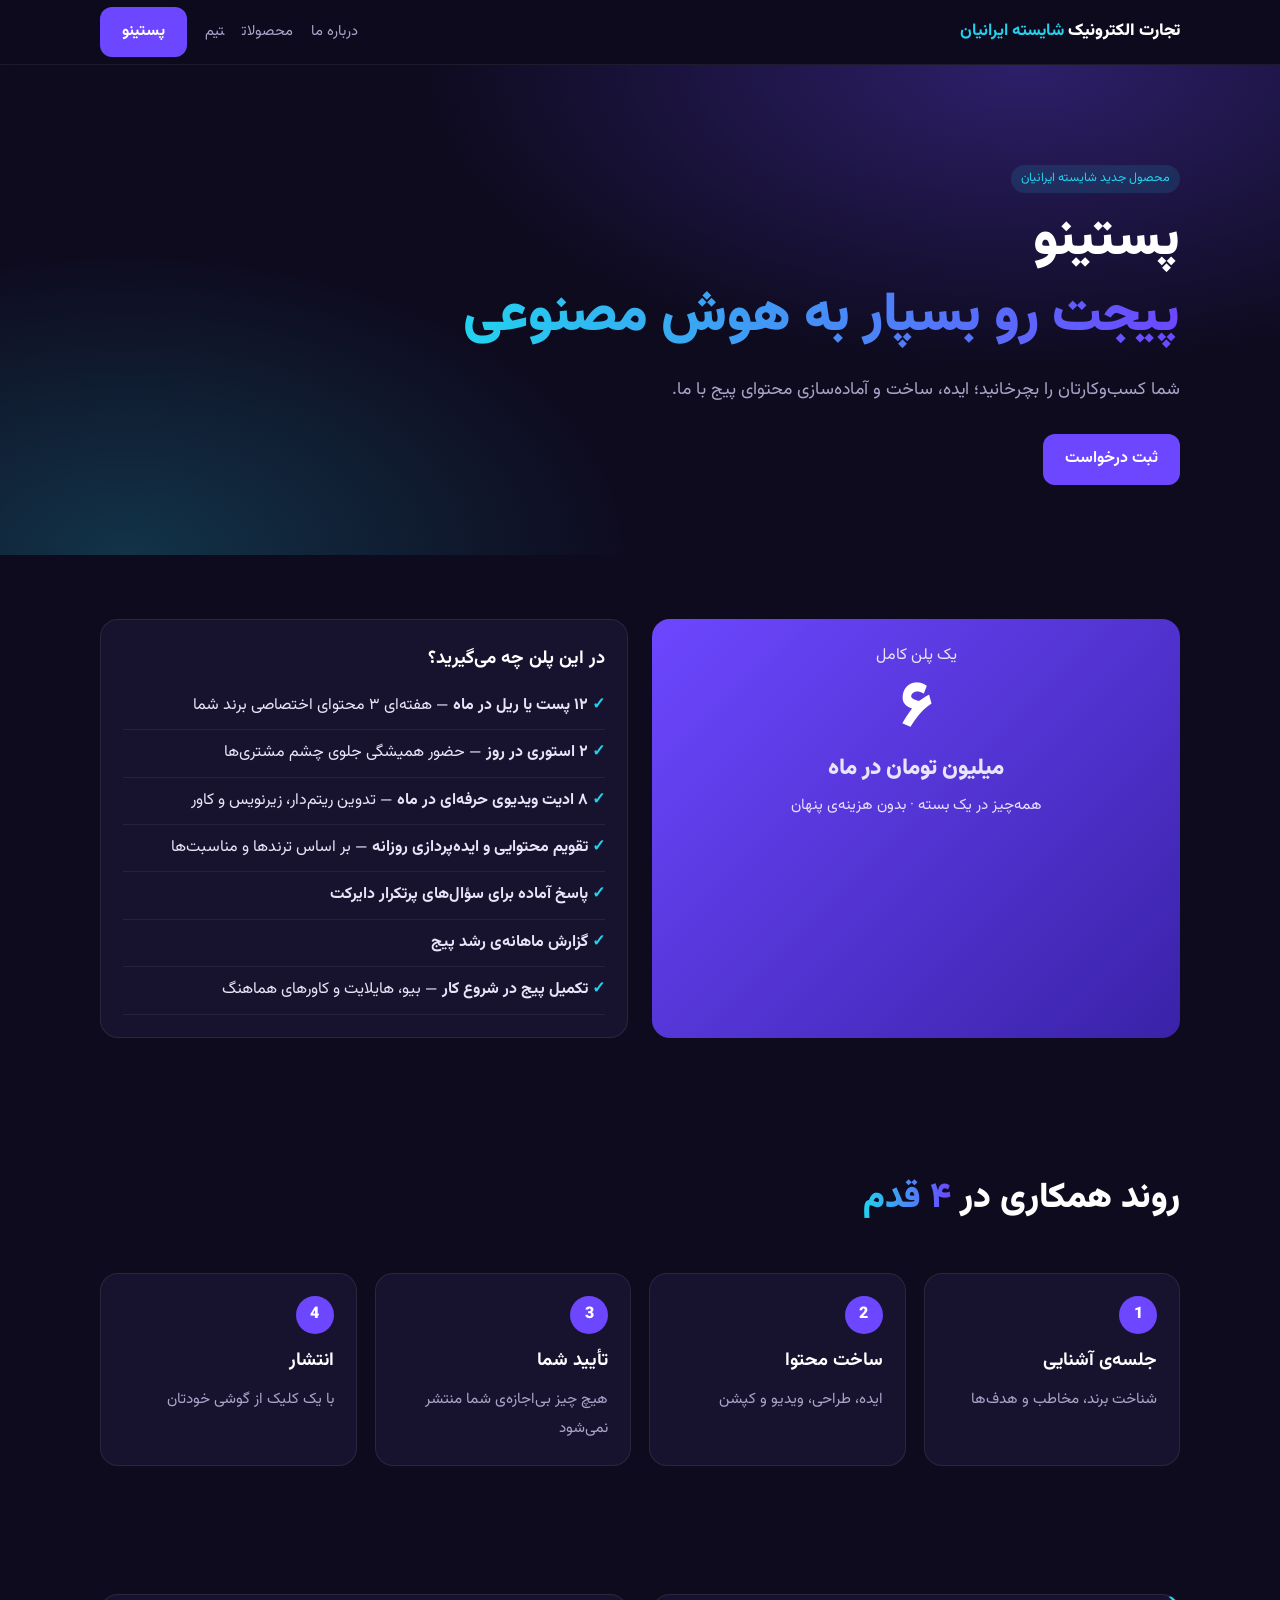
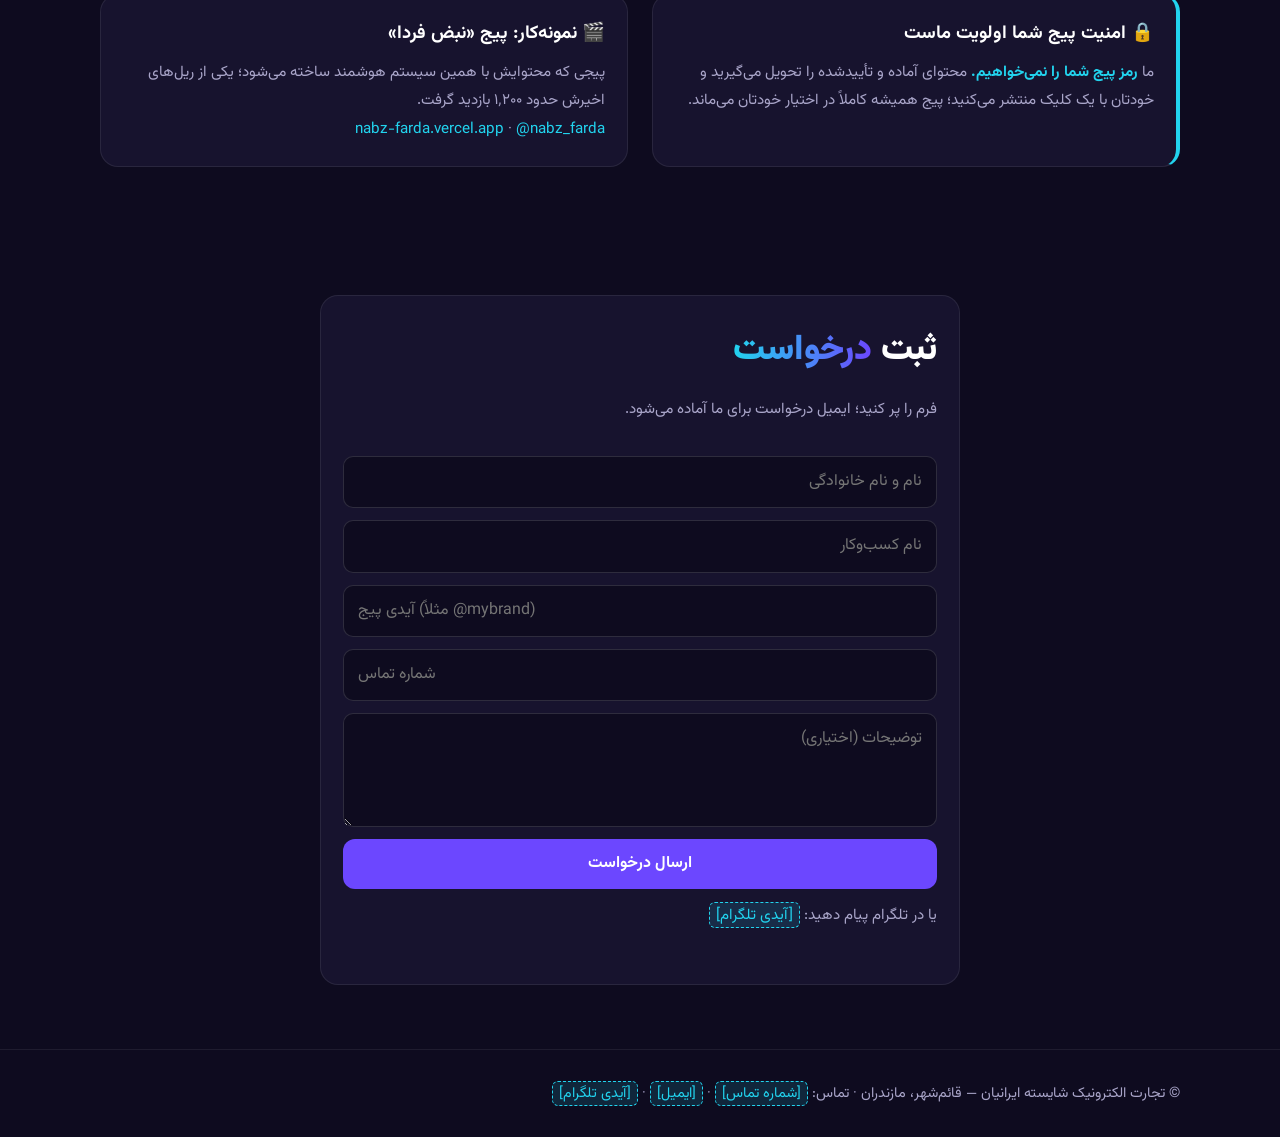
==== postino/index.html @ 5b67173e "Shayesteh Iranian company site + Postino page (By Yasin)" ====
<!doctype html><html lang="fa" dir="rtl"><head><meta charset="utf-8"><meta name="viewport" content="width=device-width,initial-scale=1"><meta name="theme-color" content="#0E0B1F"><link rel="stylesheet" href="/style.css"><title>پستینو | مدیریت هوشمند پیج کسب‌وکار با هوش مصنوعی</title>
<meta name="description" content="پستینو: ۱۲ پست و ریل، ۲ استوری در روز، ۸ ادیت ویدیو و گزارش ماهانه؛ فقط ماهی ۶ میلیون تومان. بدون نیاز به رمز پیج.">
<meta property="og:title" content="پستینو — مدیریت هوشمند پیج"><meta property="og:locale" content="fa_IR"></head><body><header><div class="w"><a class="logo" href="/">تجارت الکترونیک <b>شایسته ایرانیان</b></a><nav><a href="/#about">درباره ما</a><a href="/#products">محصولات</a><a href="/#team">تیم</a><a class="btn" href="/postino/">پستینو</a></nav></div></header>
<div class="hero"><div class="w"><span class="tags"><i>محصول جدید شایسته ایرانیان</i></span><h1>پستینو<br><span>پیجت رو بسپار به هوش مصنوعی</span></h1>
<p class="lead">شما کسب‌وکارتان را بچرخانید؛ ایده، ساخت و آماده‌سازی محتوای پیج با ما.</p><a class="btn" href="#order">ثبت درخواست</a></div></div>
<section><div class="w two"><div class="card feat price"><div>یک پلن کامل</div><div class="num">۶</div><div style="font-size:1.4rem;font-weight:900">میلیون تومان در ماه</div><p>همه‌چیز در یک بسته · بدون هزینه‌ی پنهان</p></div>
<div class="card"><h3>در این پلن چه می‌گیرید؟</h3><ul class="list">
<li><b>۱۲ پست یا ریل در ماه</b> — هفته‌ای ۳ محتوای اختصاصی برند شما</li><li><b>۲ استوری در روز</b> — حضور همیشگی جلوی چشم مشتری‌ها</li><li><b>۸ ادیت ویدیوی حرفه‌ای در ماه</b> — تدوین ریتم‌دار، زیرنویس و کاور</li><li><b>تقویم محتوایی و ایده‌پردازی روزانه</b> — بر اساس ترندها و مناسبت‌ها</li><li><b>پاسخ آماده برای سؤال‌های پرتکرار دایرکت</b></li><li><b>گزارش ماهانه‌ی رشد پیج</b></li><li><b>تکمیل پیج در شروع کار</b> — بیو، هایلایت و کاورهای هماهنگ</li></ul></div></div></section>
<section><div class="w"><h2>روند همکاری در <span>۴ قدم</span></h2><br><div class="g steps">
<div class="card"><h3>جلسه‌ی آشنایی</h3><p>شناخت برند، مخاطب و هدف‌ها</p></div><div class="card"><h3>ساخت محتوا</h3><p>ایده، طراحی، ویدیو و کپشن</p></div><div class="card"><h3>تأیید شما</h3><p>هیچ چیز بی‌اجازه‌ی شما منتشر نمی‌شود</p></div><div class="card"><h3>انتشار</h3><p>با یک کلیک از گوشی خودتان</p></div></div></div></section>
<section><div class="w two"><div class="card sec"><h3>🔒 امنیت پیج شما اولویت ماست</h3><p>ما <b style="color:var(--c)">رمز پیج شما را نمی‌خواهیم.</b> محتوای آماده و تأییدشده را تحویل می‌گیرید و خودتان با یک کلیک منتشر می‌کنید؛ پیج همیشه کاملاً در اختیار خودتان می‌ماند.</p></div>
<div class="card"><h3>🎬 نمونه‌کار: پیج «نبض فردا»</h3><p>پیجی که محتوایش با همین سیستم هوشمند ساخته می‌شود؛ یکی از ریل‌های اخیرش حدود ۱٬۲۰۰ بازدید گرفت.</p><p><a href="https://www.instagram.com/nabz_farda/" dir="ltr">@nabz_farda</a> · <a href="https://nabz-farda.vercel.app">nabz-farda.vercel.app</a></p></div></div></section>
<section id="order"><div class="w"><div class="card" style="max-width:640px;margin:auto"><h2>ثبت <span>درخواست</span></h2><p class="sub">فرم را پر کنید؛ ایمیل درخواست برای ما آماده می‌شود.</p>
<form id="f"><input name="name" placeholder="نام و نام خانوادگی" required><input name="biz" placeholder="نام کسب‌وکار" required><input name="page" placeholder="آیدی پیج (مثلاً @mybrand)" dir="ltr" required><input name="phone" placeholder="شماره تماس" dir="ltr" required><textarea name="note" rows="3" placeholder="توضیحات (اختیاری)"></textarea><button class="btn">ارسال درخواست</button></form>
<p class="sub" style="margin-top:12px">یا در تلگرام پیام دهید: <span class="ph">[آیدی تلگرام]</span></p></div></div></section>
<footer><div class="w">© تجارت الکترونیک شایسته ایرانیان — قائم‌شهر، مازندران · تماس: <span class="ph">[شماره تماس]</span> · <span class="ph">[ایمیل]</span> · <span class="ph">[آیدی تلگرام]</span></div></footer>
<script>const TO="REPLACE_EMAIL@example.com";document.getElementById('f').onsubmit=e=>{e.preventDefault();const d=new FormData(e.target);let b="";for(const[k,v]of d)b+=k+": "+v+"\n";location.href="mailto:"+TO+"?subject="+encodeURIComponent("درخواست پستینو - "+d.get('biz'))+"&body="+encodeURIComponent(b)}</script></body></html>
---- style.css ----
@font-face{font-family:Vazirmatn;src:url(/fonts/Vazirmatn-Regular.ttf);font-weight:400;font-display:swap}
@font-face{font-family:Vazirmatn;src:url(/fonts/Vazirmatn-Bold.ttf);font-weight:700;font-display:swap}
@font-face{font-family:Vazirmatn;src:url(/fonts/Vazirmatn-Black.ttf);font-weight:900;font-display:swap}
:root{--n:#0E0B1F;--n2:#17132e;--v:#6C47FF;--c:#22D3EE;--t:#E7E5F7;--m:#a9a5c9}
*{box-sizing:border-box;margin:0;padding:0}
body{font-family:Vazirmatn,sans-serif;background:var(--n);color:var(--t);line-height:1.9}
a{color:var(--c);text-decoration:none}
.w{max-width:1120px;margin:auto;padding:0 20px}
header{position:sticky;top:0;z-index:9;background:#0E0B1Fe6;backdrop-filter:blur(10px);border-bottom:1px solid #ffffff12}
header .w{display:flex;align-items:center;justify-content:space-between;height:64px;gap:12px}
.logo{font-weight:900;color:#fff;font-size:1.05rem}.logo b{color:var(--c)}
nav a{color:var(--m);margin-inline-start:18px;font-size:.92rem}nav a:hover{color:#fff}
@media(max-width:700px){nav a:not(.btn){display:none}}
.btn{display:inline-block;background:var(--v);color:#fff;padding:10px 22px;border-radius:12px;font-weight:700;border:0;cursor:pointer;font:inherit;font-weight:700}
.btn.o{background:transparent;border:1.5px solid var(--c);color:var(--c)}
.hero{padding:90px 0 70px;background:radial-gradient(600px 300px at 80% 0,#6C47FF55,transparent),radial-gradient(500px 300px at 10% 100%,#22D3EE33,transparent)}
h1{font-size:clamp(2rem,6vw,3.4rem);font-weight:900;line-height:1.4;color:#fff}
h1 span,h2 span{background:linear-gradient(90deg,var(--c),var(--v));-webkit-background-clip:text;color:transparent}
.lead{color:var(--m);font-size:1.1rem;max-width:680px;margin:18px 0 28px}
section{padding:64px 0}h2{font-size:clamp(1.5rem,4vw,2.2rem);font-weight:900;color:#fff;margin-bottom:10px}
.sub{color:var(--m);margin-bottom:32px}
.g{display:grid;gap:18px;grid-template-columns:repeat(auto-fit,minmax(240px,1fr))}
.card{background:var(--n2);border:1px solid #ffffff14;border-radius:18px;padding:22px}
.card h3{color:#fff;font-size:1.15rem;margin-bottom:6px}.card p{color:var(--m);font-size:.95rem}
.ic{width:46px;height:46px;border-radius:12px;display:grid;place-items:center;background:#6C47FF33;font-size:1.4rem;margin-bottom:12px}
.prod{padding:0;overflow:hidden}.prod img{width:100%;aspect-ratio:16/9;object-fit:cover;object-position:top;display:block;border-bottom:1px solid #ffffff14}
.prod .b{padding:22px}.tags{display:flex;flex-wrap:wrap;gap:6px;margin:10px 0}.tags i{font-style:normal;font-size:.78rem;background:#22D3EE1f;color:var(--c);padding:2px 10px;border-radius:99px}
.feat{background:linear-gradient(135deg,#6C47FF,#3a22a8);border:0}.feat p{color:#e6e0ff}
.team .card{text-align:center}.av{width:64px;height:64px;border-radius:50%;margin:0 auto 10px;display:grid;place-items:center;font-weight:900;font-size:1.4rem;background:linear-gradient(135deg,var(--v),var(--c));color:#fff}
.role{color:var(--c);font-size:.9rem}.gh{direction:ltr;display:inline-block;font-size:.85rem;margin-top:6px}
footer{border-top:1px solid #ffffff12;padding:30px 0;color:var(--m);font-size:.9rem}
.ph{background:#22D3EE22;border:1px dashed var(--c);color:var(--c);padding:0 6px;border-radius:6px}
.price{text-align:center}.price .num{font-size:4rem;font-weight:900;color:#fff;line-height:1.2}
.list{list-style:none}.list li{padding:8px 0;border-bottom:1px solid #ffffff10}.list li:before{content:"✓ ";color:var(--c);font-weight:900}
.steps{counter-reset:s}.steps .card:before{counter-increment:s;content:counter(s);display:grid;place-items:center;width:38px;height:38px;border-radius:50%;background:var(--v);color:#fff;font-weight:900;margin-bottom:10px}
.sec{border-inline-start:4px solid var(--c)}
form{display:grid;gap:12px}input,textarea,select{font:inherit;background:var(--n);color:#fff;border:1px solid #ffffff22;border-radius:10px;padding:10px 14px}
.two{display:grid;gap:24px;grid-template-columns:1fr}@media(min-width:860px){.two{grid-template-columns:1fr 1fr}}
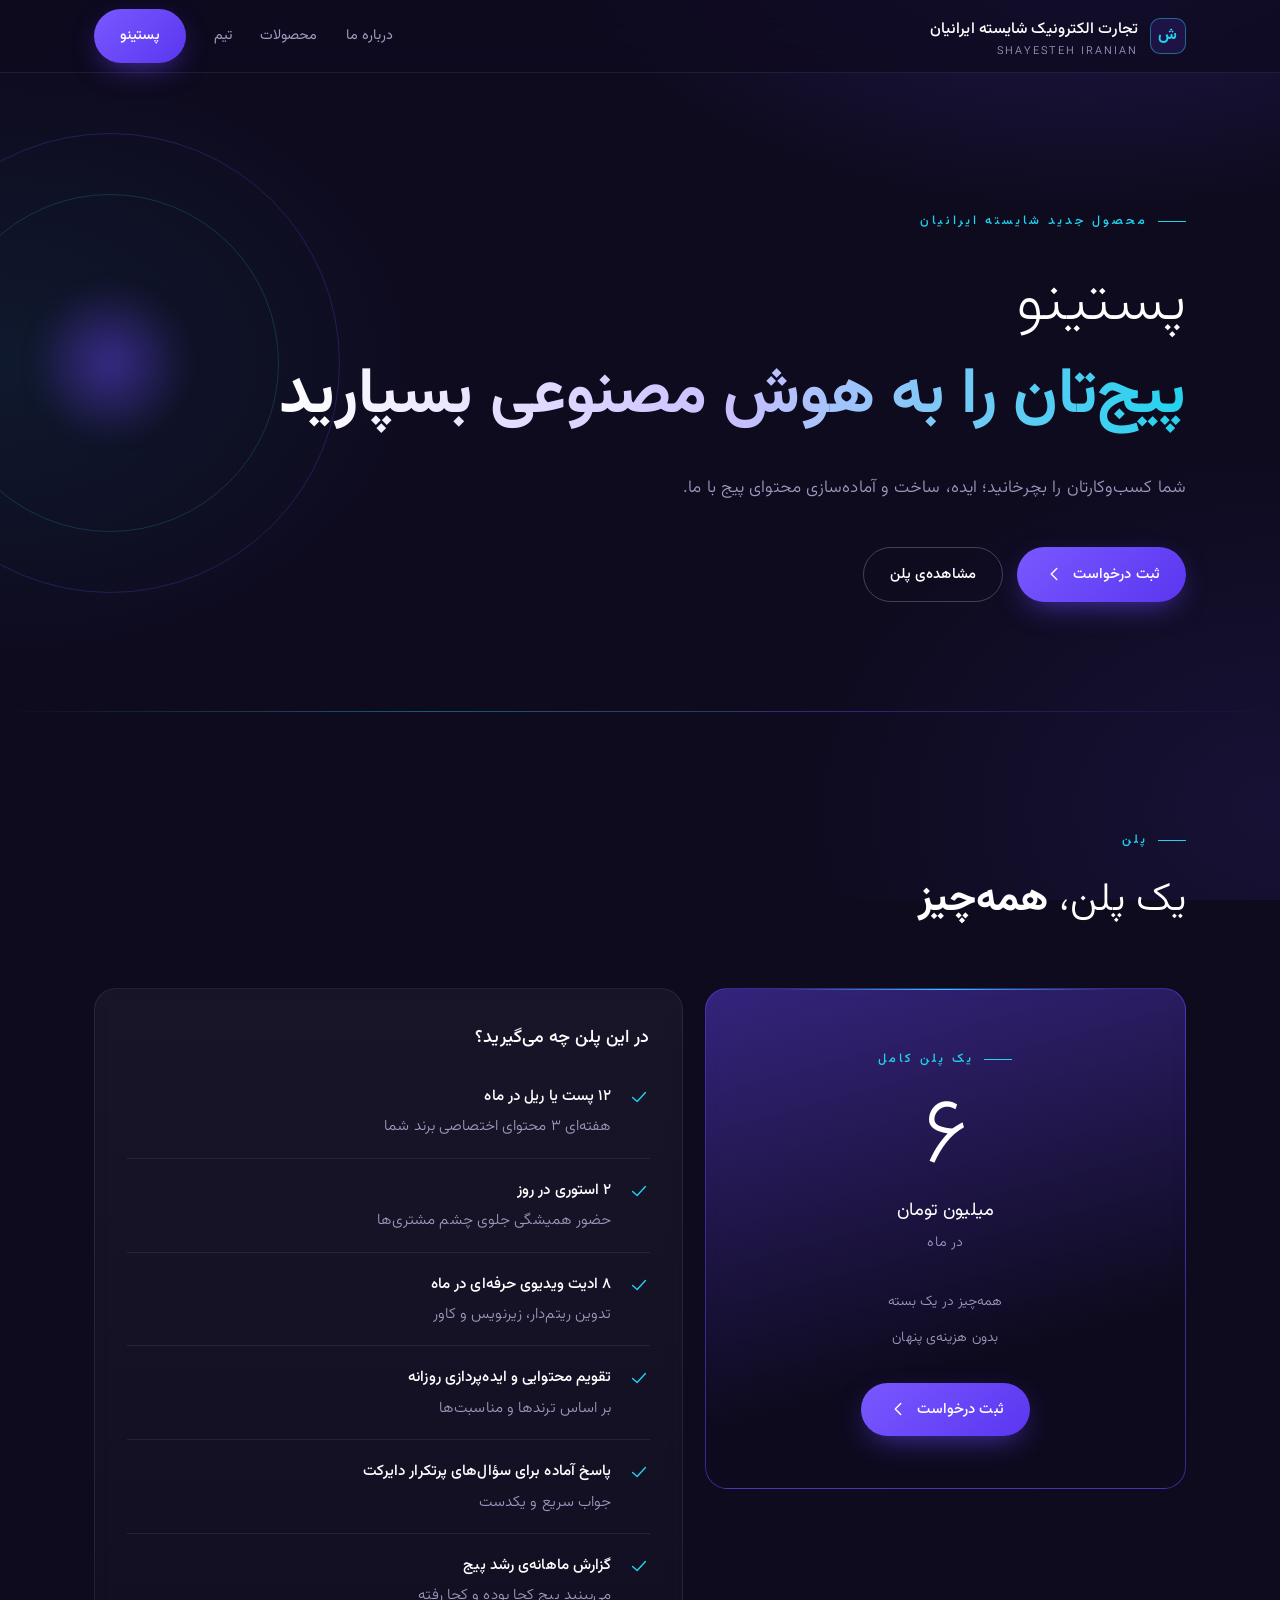
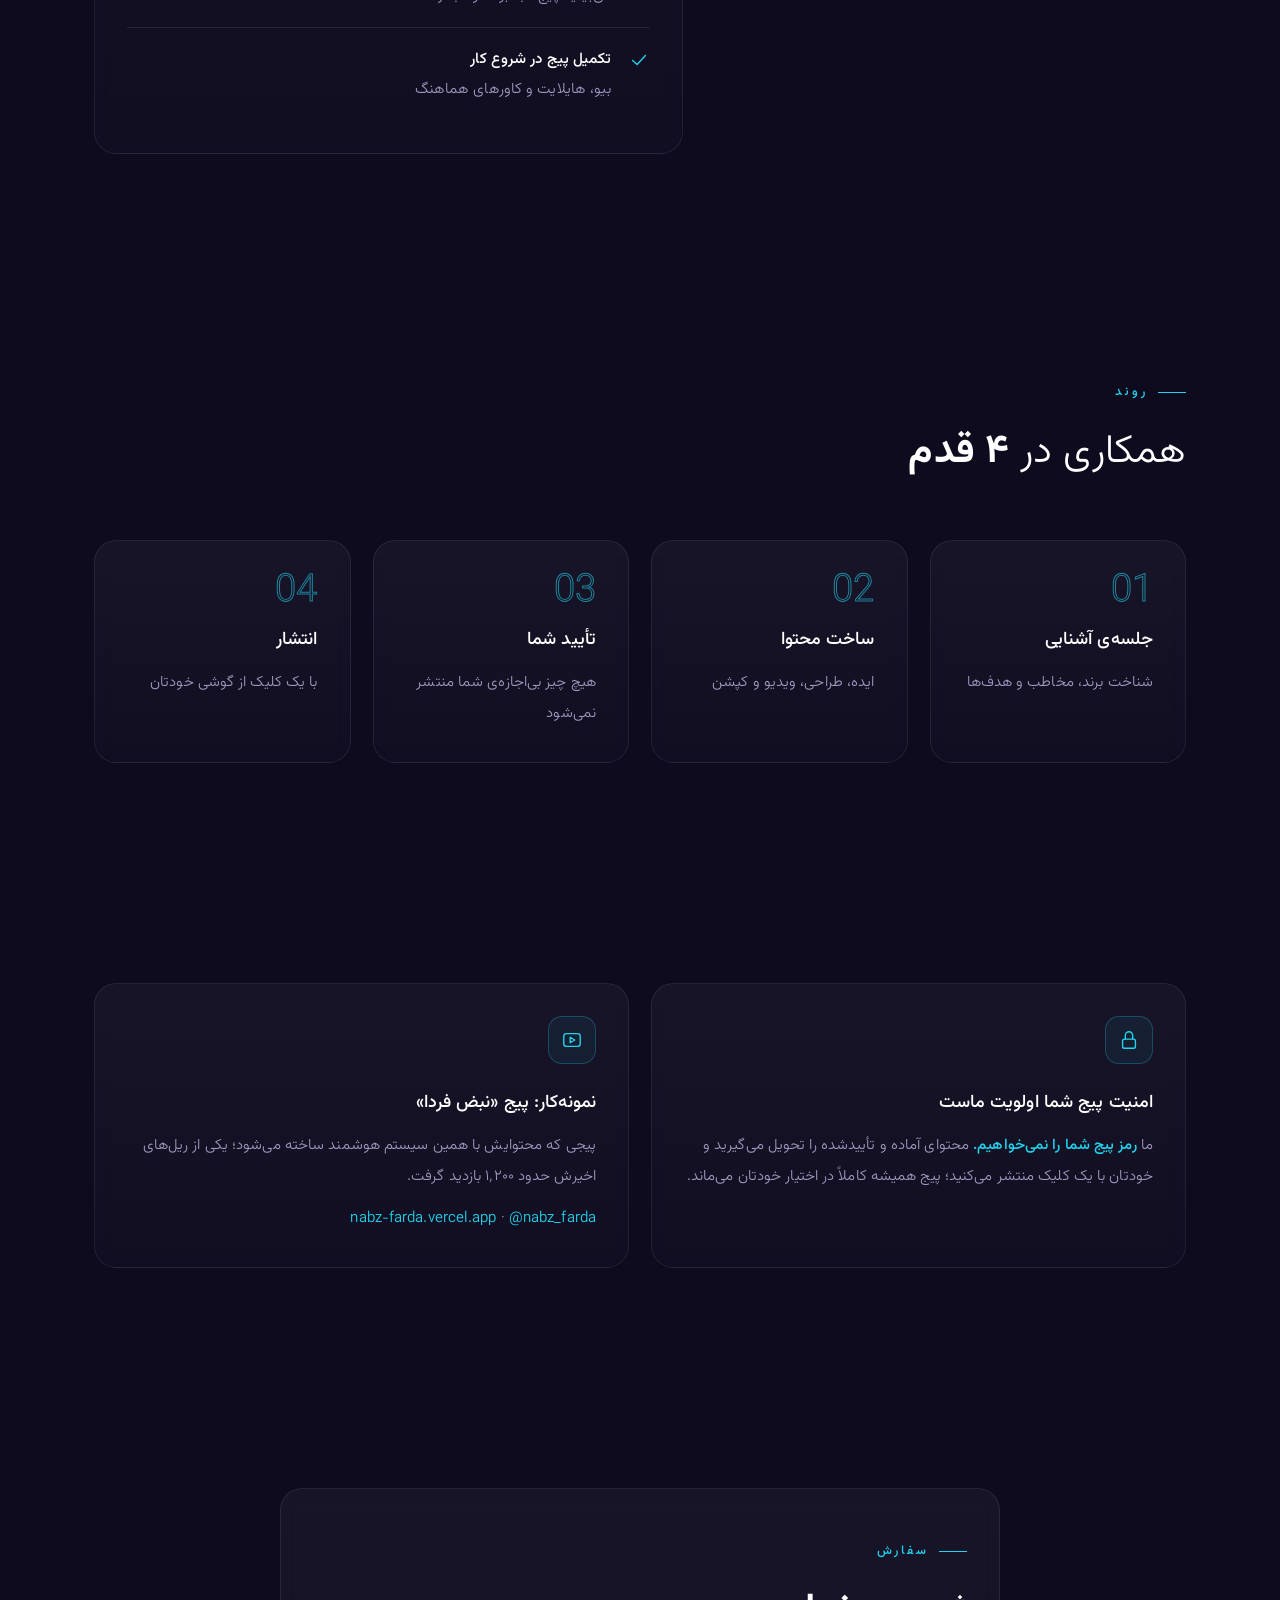
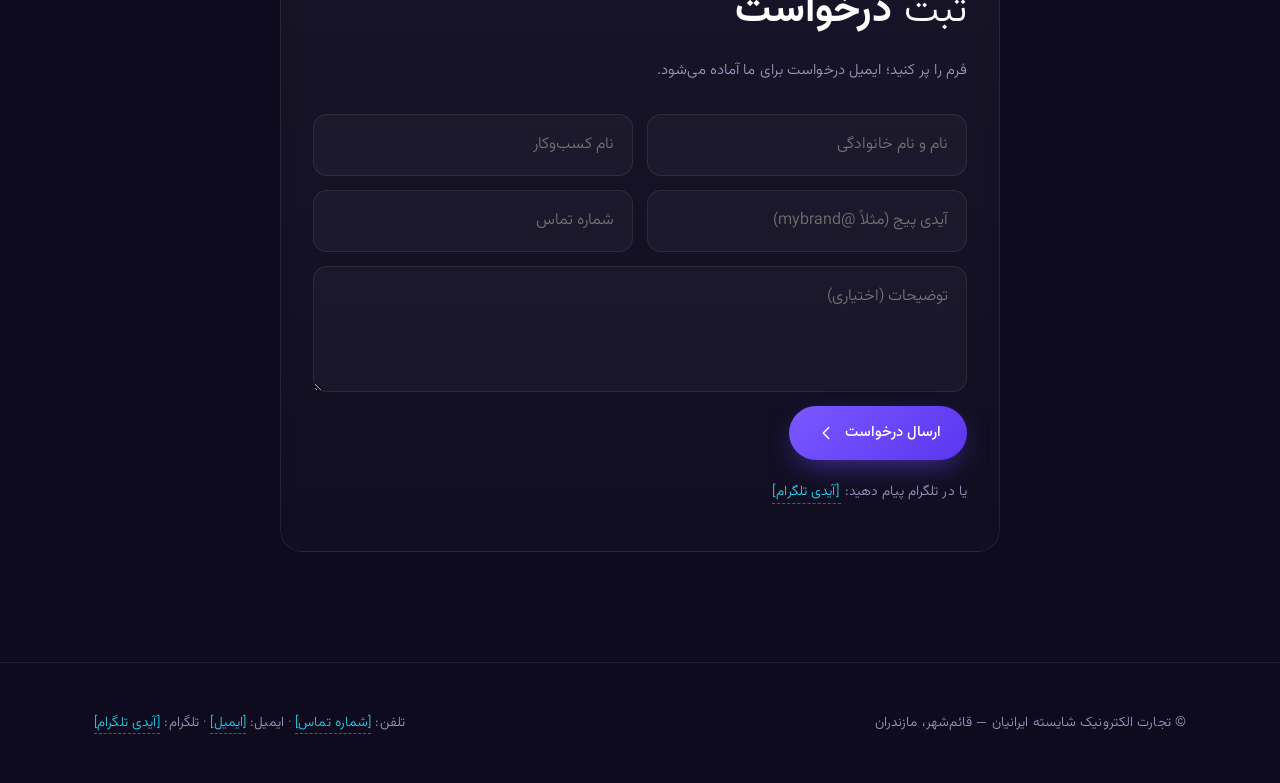
==== commit 4878456b: "Elegant redesign; add CEO Milad Lotfi to team (By Yasin)" ====
--- a/postino/index.html
+++ b/postino/index.html
@@ -1,17 +1,13 @@
-<!doctype html><html lang="fa" dir="rtl"><head><meta charset="utf-8"><meta name="viewport" content="width=device-width,initial-scale=1"><meta name="theme-color" content="#0E0B1F"><link rel="stylesheet" href="/style.css"><title>پستینو | مدیریت هوشمند پیج کسب‌وکار با هوش مصنوعی</title>
-<meta name="description" content="پستینو: ۱۲ پست و ریل، ۲ استوری در روز، ۸ ادیت ویدیو و گزارش ماهانه؛ فقط ماهی ۶ میلیون تومان. بدون نیاز به رمز پیج.">
-<meta property="og:title" content="پستینو — مدیریت هوشمند پیج"><meta property="og:locale" content="fa_IR"></head><body><header><div class="w"><a class="logo" href="/">تجارت الکترونیک <b>شایسته ایرانیان</b></a><nav><a href="/#about">درباره ما</a><a href="/#products">محصولات</a><a href="/#team">تیم</a><a class="btn" href="/postino/">پستینو</a></nav></div></header>
-<div class="hero"><div class="w"><span class="tags"><i>محصول جدید شایسته ایرانیان</i></span><h1>پستینو<br><span>پیجت رو بسپار به هوش مصنوعی</span></h1>
-<p class="lead">شما کسب‌وکارتان را بچرخانید؛ ایده، ساخت و آماده‌سازی محتوای پیج با ما.</p><a class="btn" href="#order">ثبت درخواست</a></div></div>
-<section><div class="w two"><div class="card feat price"><div>یک پلن کامل</div><div class="num">۶</div><div style="font-size:1.4rem;font-weight:900">میلیون تومان در ماه</div><p>همه‌چیز در یک بسته · بدون هزینه‌ی پنهان</p></div>
-<div class="card"><h3>در این پلن چه می‌گیرید؟</h3><ul class="list">
-<li><b>۱۲ پست یا ریل در ماه</b> — هفته‌ای ۳ محتوای اختصاصی برند شما</li><li><b>۲ استوری در روز</b> — حضور همیشگی جلوی چشم مشتری‌ها</li><li><b>۸ ادیت ویدیوی حرفه‌ای در ماه</b> — تدوین ریتم‌دار، زیرنویس و کاور</li><li><b>تقویم محتوایی و ایده‌پردازی روزانه</b> — بر اساس ترندها و مناسبت‌ها</li><li><b>پاسخ آماده برای سؤال‌های پرتکرار دایرکت</b></li><li><b>گزارش ماهانه‌ی رشد پیج</b></li><li><b>تکمیل پیج در شروع کار</b> — بیو، هایلایت و کاورهای هماهنگ</li></ul></div></div></section>
-<section><div class="w"><h2>روند همکاری در <span>۴ قدم</span></h2><br><div class="g steps">
-<div class="card"><h3>جلسه‌ی آشنایی</h3><p>شناخت برند، مخاطب و هدف‌ها</p></div><div class="card"><h3>ساخت محتوا</h3><p>ایده، طراحی، ویدیو و کپشن</p></div><div class="card"><h3>تأیید شما</h3><p>هیچ چیز بی‌اجازه‌ی شما منتشر نمی‌شود</p></div><div class="card"><h3>انتشار</h3><p>با یک کلیک از گوشی خودتان</p></div></div></div></section>
-<section><div class="w two"><div class="card sec"><h3>🔒 امنیت پیج شما اولویت ماست</h3><p>ما <b style="color:var(--c)">رمز پیج شما را نمی‌خواهیم.</b> محتوای آماده و تأییدشده را تحویل می‌گیرید و خودتان با یک کلیک منتشر می‌کنید؛ پیج همیشه کاملاً در اختیار خودتان می‌ماند.</p></div>
-<div class="card"><h3>🎬 نمونه‌کار: پیج «نبض فردا»</h3><p>پیجی که محتوایش با همین سیستم هوشمند ساخته می‌شود؛ یکی از ریل‌های اخیرش حدود ۱٬۲۰۰ بازدید گرفت.</p><p><a href="https://www.instagram.com/nabz_farda/" dir="ltr">@nabz_farda</a> · <a href="https://nabz-farda.vercel.app">nabz-farda.vercel.app</a></p></div></div></section>
-<section id="order"><div class="w"><div class="card" style="max-width:640px;margin:auto"><h2>ثبت <span>درخواست</span></h2><p class="sub">فرم را پر کنید؛ ایمیل درخواست برای ما آماده می‌شود.</p>
-<form id="f"><input name="name" placeholder="نام و نام خانوادگی" required><input name="biz" placeholder="نام کسب‌وکار" required><input name="page" placeholder="آیدی پیج (مثلاً @mybrand)" dir="ltr" required><input name="phone" placeholder="شماره تماس" dir="ltr" required><textarea name="note" rows="3" placeholder="توضیحات (اختیاری)"></textarea><button class="btn">ارسال درخواست</button></form>
-<p class="sub" style="margin-top:12px">یا در تلگرام پیام دهید: <span class="ph">[آیدی تلگرام]</span></p></div></div></section>
-<footer><div class="w">© تجارت الکترونیک شایسته ایرانیان — قائم‌شهر، مازندران · تماس: <span class="ph">[شماره تماس]</span> · <span class="ph">[ایمیل]</span> · <span class="ph">[آیدی تلگرام]</span></div></footer>
-<script>const TO="REPLACE_EMAIL@example.com";document.getElementById('f').onsubmit=e=>{e.preventDefault();const d=new FormData(e.target);let b="";for(const[k,v]of d)b+=k+": "+v+"\n";location.href="mailto:"+TO+"?subject="+encodeURIComponent("درخواست پستینو - "+d.get('biz'))+"&body="+encodeURIComponent(b)}</script></body></html>
+<!doctype html><html lang="fa" dir="rtl"><head><meta charset="utf-8"><meta name="viewport" content="width=device-width,initial-scale=1"><meta name="theme-color" content="#0E0B1F"><link rel="preload" href="/fonts/Vazirmatn-Light.ttf" as="font" crossorigin><link rel="stylesheet" href="/style.css"><title>پستینو | مدیریت هوشمند پیج کسب‌وکار با هوش مصنوعی</title><meta name="description" content="پستینو: ۱۲ پست و ریل، ۲ استوری در روز، ۸ ادیت ویدیو و گزارش ماهانه؛ ماهی ۶ میلیون تومان. بدون نیاز به رمز پیج."><meta property="og:title" content="پستینو | مدیریت هوشمند پیج کسب‌وکار با هوش مصنوعی"><meta property="og:description" content="پستینو: ۱۲ پست و ریل، ۲ استوری در روز، ۸ ادیت ویدیو و گزارش ماهانه؛ ماهی ۶ میلیون تومان. بدون نیاز به رمز پیج."><meta property="og:locale" content="fa_IR"><meta property="og:type" content="website"></head><body><header><div class="w"><a class="logo" href="/"><span class="mark">ش</span><span>تجارت الکترونیک شایسته ایرانیان<small>SHAYESTEH IRANIAN</small></span></a><nav><a href="/#about">درباره ما</a><a href="/#products">محصولات</a><a href="/#team">تیم</a><a class="btn" href="/postino/">پستینو</a></nav></div></header><div class="hero"><div class="orb"></div><div class="w rv"><span class="eyebrow">محصول جدید شایسته ایرانیان</span><h1>پستینو<br><b>پیج‌تان را به هوش مصنوعی بسپارید</b></h1>
+<p class="lead">شما کسب‌وکارتان را بچرخانید؛ ایده، ساخت و آماده‌سازی محتوای پیج با ما.</p><div class="cta"><a class="btn" href="#order">ثبت درخواست <svg class="i" viewBox="0 0 24 24"><path d="M15 6l-6 6 6 6"/></svg></a><a class="btn o" href="#plan">مشاهده‌ی پلن</a></div></div></div>
+<section id="plan"><div class="w"><div class="head rv"><span class="eyebrow">پلن</span><h2>یک پلن، <b>همه‌چیز</b></h2></div><div class="two">
+<div class="card price rv"><span class="eyebrow">یک پلن کامل</span><div class="num">۶</div><div class="u">میلیون تومان</div><div class="per">در ماه</div><ul><li>همه‌چیز در یک بسته</li><li>بدون هزینه‌ی پنهان</li></ul><a class="btn" href="#order">ثبت درخواست <svg class="i" viewBox="0 0 24 24"><path d="M15 6l-6 6 6 6"/></svg></a></div>
+<div class="card rv"><h3>در این پلن چه می‌گیرید؟</h3><ul class="list"><li><svg class="i" viewBox="0 0 24 24"><path d="M5 12.5 10 17 19 7"/></svg><span><b>۱۲ پست یا ریل در ماه</b>هفته‌ای ۳ محتوای اختصاصی برند شما</span></li><li><svg class="i" viewBox="0 0 24 24"><path d="M5 12.5 10 17 19 7"/></svg><span><b>۲ استوری در روز</b>حضور همیشگی جلوی چشم مشتری‌ها</span></li><li><svg class="i" viewBox="0 0 24 24"><path d="M5 12.5 10 17 19 7"/></svg><span><b>۸ ادیت ویدیوی حرفه‌ای در ماه</b>تدوین ریتم‌دار، زیرنویس و کاور</span></li><li><svg class="i" viewBox="0 0 24 24"><path d="M5 12.5 10 17 19 7"/></svg><span><b>تقویم محتوایی و ایده‌پردازی روزانه</b>بر اساس ترندها و مناسبت‌ها</span></li><li><svg class="i" viewBox="0 0 24 24"><path d="M5 12.5 10 17 19 7"/></svg><span><b>پاسخ آماده برای سؤال‌های پرتکرار دایرکت</b>جواب سریع و یکدست</span></li><li><svg class="i" viewBox="0 0 24 24"><path d="M5 12.5 10 17 19 7"/></svg><span><b>گزارش ماهانه‌ی رشد پیج</b>می‌بینید پیج کجا بوده و کجا رفته</span></li><li><svg class="i" viewBox="0 0 24 24"><path d="M5 12.5 10 17 19 7"/></svg><span><b>تکمیل پیج در شروع کار</b>بیو، هایلایت و کاورهای هماهنگ</span></li></ul></div></div></div></section>
+<section><div class="w"><div class="head rv"><span class="eyebrow">روند</span><h2>همکاری در <b>۴ قدم</b></h2></div><div class="g steps">
+<div class="card rv"><h3>جلسه‌ی آشنایی</h3><p>شناخت برند، مخاطب و هدف‌ها</p></div><div class="card rv"><h3>ساخت محتوا</h3><p>ایده، طراحی، ویدیو و کپشن</p></div><div class="card rv"><h3>تأیید شما</h3><p>هیچ چیز بی‌اجازه‌ی شما منتشر نمی‌شود</p></div><div class="card rv"><h3>انتشار</h3><p>با یک کلیک از گوشی خودتان</p></div></div></div></section>
+<section><div class="w g">
+<div class="card rv"><div class="ic"><svg class="i" viewBox="0 0 24 24"><rect x="5" y="11" width="14" height="10" rx="2"/><path d="M8 11V7a4 4 0 0 1 8 0v4"/></svg></div><h3>امنیت پیج شما اولویت ماست</h3><p>ما <b style="color:var(--c);font-weight:500">رمز پیج شما را نمی‌خواهیم.</b> محتوای آماده و تأییدشده را تحویل می‌گیرید و خودتان با یک کلیک منتشر می‌کنید؛ پیج همیشه کاملاً در اختیار خودتان می‌ماند.</p></div>
+<div class="card rv"><div class="ic"><svg class="i" viewBox="0 0 24 24"><rect x="3" y="5" width="18" height="14" rx="3"/><path d="m10 9 5 3-5 3z"/></svg></div><h3>نمونه‌کار: پیج «نبض فردا»</h3><p>پیجی که محتوایش با همین سیستم هوشمند ساخته می‌شود؛ یکی از ریل‌های اخیرش حدود ۱٬۲۰۰ بازدید گرفت.</p><p style="margin-top:10px"><a href="https://www.instagram.com/nabz_farda/" dir="ltr">@nabz_farda</a> · <a href="https://nabz-farda.vercel.app">nabz-farda.vercel.app</a></p></div></div></section>
+<section id="order"><div class="w"><div class="card rv" style="max-width:720px;margin:auto;padding:44px 32px"><span class="eyebrow">سفارش</span><h2>ثبت <b>درخواست</b></h2><p class="sub" style="margin-bottom:28px">فرم را پر کنید؛ ایمیل درخواست برای ما آماده می‌شود.</p>
+<form id="f"><div class="fr"><input name="name" placeholder="نام و نام خانوادگی" required><input name="biz" placeholder="نام کسب‌وکار" required></div><div class="fr"><input name="page" placeholder="آیدی پیج (مثلاً @mybrand)" required><input name="phone" placeholder="شماره تماس" required></div><textarea name="note" rows="3" placeholder="توضیحات (اختیاری)"></textarea><button class="btn" style="justify-self:start">ارسال درخواست <svg class="i" viewBox="0 0 24 24"><path d="M15 6l-6 6 6 6"/></svg></button></form>
+<p class="sub" style="margin-top:18px;font-size:.88rem">یا در تلگرام پیام دهید: <span class="ph">[آیدی تلگرام]</span></p></div></div></section><footer><div class="w"><span>© تجارت الکترونیک شایسته ایرانیان — قائم‌شهر، مازندران</span><span>تلفن: <span class="ph">[شماره تماس]</span> · ایمیل: <span class="ph">[ایمیل]</span> · تلگرام: <span class="ph">[آیدی تلگرام]</span></span></div></footer><script>const o=new IntersectionObserver(e=>e.forEach(x=>{if(x.isIntersecting){x.target.classList.add("in");o.unobserve(x.target)}}),{threshold:.12});document.querySelectorAll(".rv").forEach((el,i)=>{el.style.transitionDelay=(i%4)*90+"ms";o.observe(el)})</script><script>const TO="REPLACE_EMAIL@example.com";document.getElementById("f").onsubmit=e=>{e.preventDefault();const d=new FormData(e.target);let b="";for(const[k,v]of d)b+=k+": "+v+"\n";location.href="mailto:"+TO+"?subject="+encodeURIComponent("درخواست پستینو - "+d.get("biz"))+"&body="+encodeURIComponent(b)}</script></body></html>
--- a/style.css
+++ b/style.css
@@ -1,38 +1,77 @@
-@font-face{font-family:Vazirmatn;src:url(/fonts/Vazirmatn-Regular.ttf);font-weight:400;font-display:swap}
-@font-face{font-family:Vazirmatn;src:url(/fonts/Vazirmatn-Bold.ttf);font-weight:700;font-display:swap}
-@font-face{font-family:Vazirmatn;src:url(/fonts/Vazirmatn-Black.ttf);font-weight:900;font-display:swap}
-:root{--n:#0E0B1F;--n2:#17132e;--v:#6C47FF;--c:#22D3EE;--t:#E7E5F7;--m:#a9a5c9}
+@font-face{font-family:Vz;src:url(/fonts/Vazirmatn-ExtraLight.ttf);font-weight:200;font-display:swap}
+@font-face{font-family:Vz;src:url(/fonts/Vazirmatn-Light.ttf);font-weight:300;font-display:swap}
+@font-face{font-family:Vz;src:url(/fonts/Vazirmatn-Regular.ttf);font-weight:400;font-display:swap}
+@font-face{font-family:Vz;src:url(/fonts/Vazirmatn-Medium.ttf);font-weight:500;font-display:swap}
+@font-face{font-family:Vz;src:url(/fonts/Vazirmatn-Bold.ttf);font-weight:700;font-display:swap}
+:root{--n:#0E0B1F;--v:#6C47FF;--c:#22D3EE;--t:#EDEBFA;--m:#9d99bf;--line:rgba(255,255,255,.08)}
 *{box-sizing:border-box;margin:0;padding:0}
-body{font-family:Vazirmatn,sans-serif;background:var(--n);color:var(--t);line-height:1.9}
-a{color:var(--c);text-decoration:none}
-.w{max-width:1120px;margin:auto;padding:0 20px}
-header{position:sticky;top:0;z-index:9;background:#0E0B1Fe6;backdrop-filter:blur(10px);border-bottom:1px solid #ffffff12}
-header .w{display:flex;align-items:center;justify-content:space-between;height:64px;gap:12px}
-.logo{font-weight:900;color:#fff;font-size:1.05rem}.logo b{color:var(--c)}
-nav a{color:var(--m);margin-inline-start:18px;font-size:.92rem}nav a:hover{color:#fff}
-@media(max-width:700px){nav a:not(.btn){display:none}}
-.btn{display:inline-block;background:var(--v);color:#fff;padding:10px 22px;border-radius:12px;font-weight:700;border:0;cursor:pointer;font:inherit;font-weight:700}
-.btn.o{background:transparent;border:1.5px solid var(--c);color:var(--c)}
-.hero{padding:90px 0 70px;background:radial-gradient(600px 300px at 80% 0,#6C47FF55,transparent),radial-gradient(500px 300px at 10% 100%,#22D3EE33,transparent)}
-h1{font-size:clamp(2rem,6vw,3.4rem);font-weight:900;line-height:1.4;color:#fff}
-h1 span,h2 span{background:linear-gradient(90deg,var(--c),var(--v));-webkit-background-clip:text;color:transparent}
-.lead{color:var(--m);font-size:1.1rem;max-width:680px;margin:18px 0 28px}
-section{padding:64px 0}h2{font-size:clamp(1.5rem,4vw,2.2rem);font-weight:900;color:#fff;margin-bottom:10px}
-.sub{color:var(--m);margin-bottom:32px}
-.g{display:grid;gap:18px;grid-template-columns:repeat(auto-fit,minmax(240px,1fr))}
-.card{background:var(--n2);border:1px solid #ffffff14;border-radius:18px;padding:22px}
-.card h3{color:#fff;font-size:1.15rem;margin-bottom:6px}.card p{color:var(--m);font-size:.95rem}
-.ic{width:46px;height:46px;border-radius:12px;display:grid;place-items:center;background:#6C47FF33;font-size:1.4rem;margin-bottom:12px}
-.prod{padding:0;overflow:hidden}.prod img{width:100%;aspect-ratio:16/9;object-fit:cover;object-position:top;display:block;border-bottom:1px solid #ffffff14}
-.prod .b{padding:22px}.tags{display:flex;flex-wrap:wrap;gap:6px;margin:10px 0}.tags i{font-style:normal;font-size:.78rem;background:#22D3EE1f;color:var(--c);padding:2px 10px;border-radius:99px}
-.feat{background:linear-gradient(135deg,#6C47FF,#3a22a8);border:0}.feat p{color:#e6e0ff}
-.team .card{text-align:center}.av{width:64px;height:64px;border-radius:50%;margin:0 auto 10px;display:grid;place-items:center;font-weight:900;font-size:1.4rem;background:linear-gradient(135deg,var(--v),var(--c));color:#fff}
-.role{color:var(--c);font-size:.9rem}.gh{direction:ltr;display:inline-block;font-size:.85rem;margin-top:6px}
-footer{border-top:1px solid #ffffff12;padding:30px 0;color:var(--m);font-size:.9rem}
-.ph{background:#22D3EE22;border:1px dashed var(--c);color:var(--c);padding:0 6px;border-radius:6px}
-.price{text-align:center}.price .num{font-size:4rem;font-weight:900;color:#fff;line-height:1.2}
-.list{list-style:none}.list li{padding:8px 0;border-bottom:1px solid #ffffff10}.list li:before{content:"✓ ";color:var(--c);font-weight:900}
-.steps{counter-reset:s}.steps .card:before{counter-increment:s;content:counter(s);display:grid;place-items:center;width:38px;height:38px;border-radius:50%;background:var(--v);color:#fff;font-weight:900;margin-bottom:10px}
-.sec{border-inline-start:4px solid var(--c)}
-form{display:grid;gap:12px}input,textarea,select{font:inherit;background:var(--n);color:#fff;border:1px solid #ffffff22;border-radius:10px;padding:10px 14px}
-.two{display:grid;gap:24px;grid-template-columns:1fr}@media(min-width:860px){.two{grid-template-columns:1fr 1fr}}
+html{scroll-behavior:smooth}
+body{font-family:Vz,sans-serif;font-weight:300;background:var(--n);color:var(--t);line-height:2;letter-spacing:.1px;
+background-image:radial-gradient(900px 500px at 85% -10%,rgba(108,71,255,.22),transparent 60%),radial-gradient(700px 500px at 0% 40%,rgba(34,211,238,.07),transparent 60%),radial-gradient(800px 600px at 100% 90%,rgba(108,71,255,.10),transparent 60%);background-attachment:fixed}
+a{color:var(--c);text-decoration:none;transition:.3s}
+.w{max-width:1140px;margin:auto;padding:0 24px}
+svg.i{width:22px;height:22px;stroke:currentColor;fill:none;stroke-width:1.5;stroke-linecap:round;stroke-linejoin:round}
+header{position:sticky;top:0;z-index:9;background:rgba(14,11,31,.72);backdrop-filter:blur(16px);border-bottom:1px solid var(--line)}
+header .w{display:flex;align-items:center;justify-content:space-between;height:72px}
+.logo{display:flex;align-items:center;gap:12px;color:#fff;font-weight:500;font-size:.98rem}
+.mark{width:36px;height:36px;border-radius:10px;border:1px solid rgba(34,211,238,.45);display:grid;place-items:center;color:var(--c);font-weight:700;background:rgba(108,71,255,.15)}
+.logo small{display:block;font-size:.68rem;color:var(--m);font-weight:300;letter-spacing:2px;line-height:1.2}
+nav{display:flex;align-items:center;gap:28px}nav a{color:var(--m);font-size:.9rem;font-weight:400}nav a:hover{color:#fff}
+@media(max-width:760px){nav a:not(.btn){display:none}.logo small{display:none}}
+.btn{display:inline-flex;align-items:center;gap:8px;background:linear-gradient(135deg,#7a58ff,#5a36f0);color:#fff;padding:12px 26px;border-radius:999px;font:inherit;font-weight:500;font-size:.92rem;border:0;cursor:pointer;box-shadow:0 10px 30px -10px rgba(108,71,255,.7);transition:.35s}
+.btn:hover{transform:translateY(-2px);box-shadow:0 16px 40px -12px rgba(108,71,255,.9);color:#fff}
+.btn.o{background:transparent;border:1px solid rgba(255,255,255,.22);box-shadow:none;color:#fff}.btn.o:hover{border-color:var(--c);color:var(--c)}
+.eyebrow{display:inline-flex;align-items:center;gap:10px;color:var(--c);font-size:.78rem;font-weight:500;letter-spacing:3px}
+.eyebrow:before{content:"";width:28px;height:1px;background:var(--c)}
+.hero{padding:130px 0 110px;position:relative;overflow:hidden}
+.hero:after{content:"";position:absolute;inset:auto 0 0;height:1px;background:linear-gradient(90deg,transparent,rgba(34,211,238,.4),rgba(108,71,255,.4),transparent)}
+h1{font-size:clamp(2.1rem,5.6vw,4rem);font-weight:200;line-height:1.45;color:#fff;margin:22px 0 0}
+h1 b{font-weight:700;background:linear-gradient(90deg,#fff,#c9bfff 50%,var(--c));-webkit-background-clip:text;color:transparent}
+.lead{color:var(--m);font-size:1.08rem;max-width:620px;margin:26px 0 40px;line-height:2.2}
+.cta{display:flex;gap:14px;flex-wrap:wrap}
+.orb{position:absolute;left:-120px;top:60px;width:460px;height:460px;border-radius:50%;border:1px solid rgba(108,71,255,.25);pointer-events:none}
+.orb:before{content:"";position:absolute;inset:60px;border-radius:50%;border:1px solid rgba(34,211,238,.18)}
+.orb:after{content:"";position:absolute;inset:150px;border-radius:50%;background:radial-gradient(circle,rgba(108,71,255,.45),transparent 70%);filter:blur(10px);animation:p 6s ease-in-out infinite}
+@keyframes p{50%{transform:scale(1.15);opacity:.7}}
+@media(max-width:760px){.orb{left:-260px;top:-80px;opacity:.6}.hero{padding:90px 0 80px}}
+section{padding:110px 0}@media(max-width:760px){section{padding:76px 0}}
+.head{max-width:640px;margin-bottom:56px}
+h2{font-size:clamp(1.6rem,3.6vw,2.5rem);font-weight:300;color:#fff;line-height:1.6;margin-top:14px}h2 b{font-weight:700}
+.sub{color:var(--m);margin-top:12px}
+.g{display:grid;gap:22px;grid-template-columns:repeat(auto-fit,minmax(250px,1fr))}
+.card{position:relative;background:linear-gradient(180deg,rgba(255,255,255,.045),rgba(255,255,255,.015));border:1px solid var(--line);border-radius:22px;padding:32px;backdrop-filter:blur(8px);transition:.45s cubic-bezier(.2,.7,.2,1)}
+.card:hover{transform:translateY(-4px);border-color:rgba(108,71,255,.4);box-shadow:0 24px 60px -30px rgba(108,71,255,.6)}
+.card h3{color:#fff;font-size:1.12rem;font-weight:500;margin-bottom:8px}.card p{color:var(--m);font-size:.94rem;line-height:2.1}
+.ic{width:48px;height:48px;border-radius:14px;display:grid;place-items:center;color:var(--c);border:1px solid rgba(34,211,238,.25);background:rgba(34,211,238,.06);margin-bottom:22px}
+.prods{grid-template-columns:1fr}@media(min-width:900px){.prods{grid-template-columns:1.15fr 1fr 1fr}}
+.prod{padding:0;overflow:hidden;display:flex;flex-direction:column}.prod .im{aspect-ratio:16/10;overflow:hidden;border-bottom:1px solid var(--line)}
+.prod img{width:100%;height:100%;object-fit:cover;object-position:top;transition:1s}.prod:hover img{transform:scale(1.04)}
+.prod .b{padding:30px;flex:1;display:flex;flex-direction:column}.prod .b p{flex:1}
+.tags{display:flex;flex-wrap:wrap;gap:8px;margin:18px 0}.tags i{font-style:normal;font-size:.74rem;border:1px solid var(--line);color:var(--m);padding:3px 12px;border-radius:99px}
+.more{display:inline-flex;align-items:center;gap:6px;font-size:.88rem;font-weight:500}
+.feat{background:linear-gradient(160deg,rgba(108,71,255,.35),rgba(108,71,255,.08) 55%,rgba(34,211,238,.08));border-color:rgba(108,71,255,.45);padding:40px;display:flex;flex-direction:column}
+.feat h3{font-size:1.6rem;font-weight:300}.feat h3 b{font-weight:700}.feat .pr{margin:auto 0 24px;padding-top:24px;border-top:1px solid var(--line);color:var(--m);font-size:.9rem}.feat .pr strong{color:#fff;font-size:1.7rem;font-weight:700;margin-left:6px}
+.badge{align-self:flex-start;font-size:.72rem;letter-spacing:2px;color:var(--c);border:1px solid rgba(34,211,238,.35);padding:3px 14px;border-radius:99px;margin-bottom:22px}
+.team{grid-template-columns:repeat(auto-fit,minmax(200px,1fr))}
+.mem{text-align:center;padding:34px 24px}.mem img{width:84px;height:84px;border-radius:50%;object-fit:cover;padding:3px;background:linear-gradient(135deg,var(--v),var(--c));margin-bottom:18px}
+.role{color:var(--c);font-size:.85rem;font-weight:400}.gh{direction:ltr;display:inline-flex;gap:6px;align-items:center;font-size:.8rem;color:var(--m);margin-top:14px}.gh:hover{color:#fff}
+.lead-m{display:grid;grid-template-columns:auto 1fr;gap:34px;align-items:center;padding:40px;margin-bottom:22px;background:linear-gradient(120deg,rgba(108,71,255,.22),rgba(255,255,255,.02))}
+.lead-m img{width:132px;height:132px;border-radius:50%;padding:3px;background:linear-gradient(135deg,var(--v),var(--c))}
+.lead-m h3{font-size:1.6rem;font-weight:300}.lead-m h3 b{font-weight:700}
+@media(max-width:640px){.lead-m{grid-template-columns:1fr;text-align:center;justify-items:center;padding:34px 24px}}
+footer{border-top:1px solid var(--line);padding:46px 0;color:var(--m);font-size:.86rem}footer .w{display:flex;flex-wrap:wrap;gap:14px 30px;justify-content:space-between}
+.ph{color:var(--c);border-bottom:1px dashed rgba(34,211,238,.5)}
+.two{display:grid;gap:22px}@media(min-width:900px){.two{grid-template-columns:.9fr 1.1fr}}
+.price{text-align:center;padding:52px 36px;background:linear-gradient(165deg,rgba(108,71,255,.42),rgba(14,11,31,.4) 70%);border-color:rgba(108,71,255,.5);overflow:hidden}
+.price:before{content:"";position:absolute;top:0;left:15%;right:15%;height:1px;background:linear-gradient(90deg,transparent,var(--c),transparent)}
+.price .num{font-size:6rem;font-weight:200;color:#fff;line-height:1.1;margin:14px 0 0}.price .u{font-size:1.15rem;color:#fff;font-weight:400}.price .per{color:var(--m);font-size:.9rem}
+.price ul{list-style:none;margin:30px 0;display:grid;gap:8px;color:var(--m);font-size:.88rem}
+.list{list-style:none}.list li{display:grid;grid-template-columns:28px 1fr;gap:10px;padding:16px 0;border-bottom:1px solid var(--line);font-size:.95rem;color:var(--m)}.list li:last-child{border:0}
+.list li b{color:#fff;font-weight:500;display:block}.list svg{color:var(--c);margin-top:5px}
+.steps{counter-reset:s}.steps .card:before{counter-increment:s;content:"0" counter(s);display:block;font-size:2.4rem;font-weight:200;color:transparent;-webkit-text-stroke:1px rgba(34,211,238,.6);margin-bottom:12px;line-height:1}
+form{display:grid;gap:14px}.fr{display:grid;gap:14px}@media(min-width:640px){.fr{grid-template-columns:1fr 1fr}}
+input,textarea{font:inherit;font-weight:300;background:rgba(255,255,255,.03);color:#fff;border:1px solid var(--line);border-radius:14px;padding:14px 18px;transition:.3s}
+input:focus,textarea:focus{outline:0;border-color:var(--v);background:rgba(108,71,255,.06)}
+.rv{opacity:0;transform:translateY(26px);transition:opacity 1s,transform 1s cubic-bezier(.2,.7,.2,1)}.rv.in{opacity:1;transform:none}
+@media(prefers-reduced-motion:reduce){.rv{opacity:1;transform:none}*{transition:none!important;animation:none!important}}
+.two{align-items:start}.price{position:sticky;top:96px}@media(max-width:899px){.price{position:relative;top:0}}
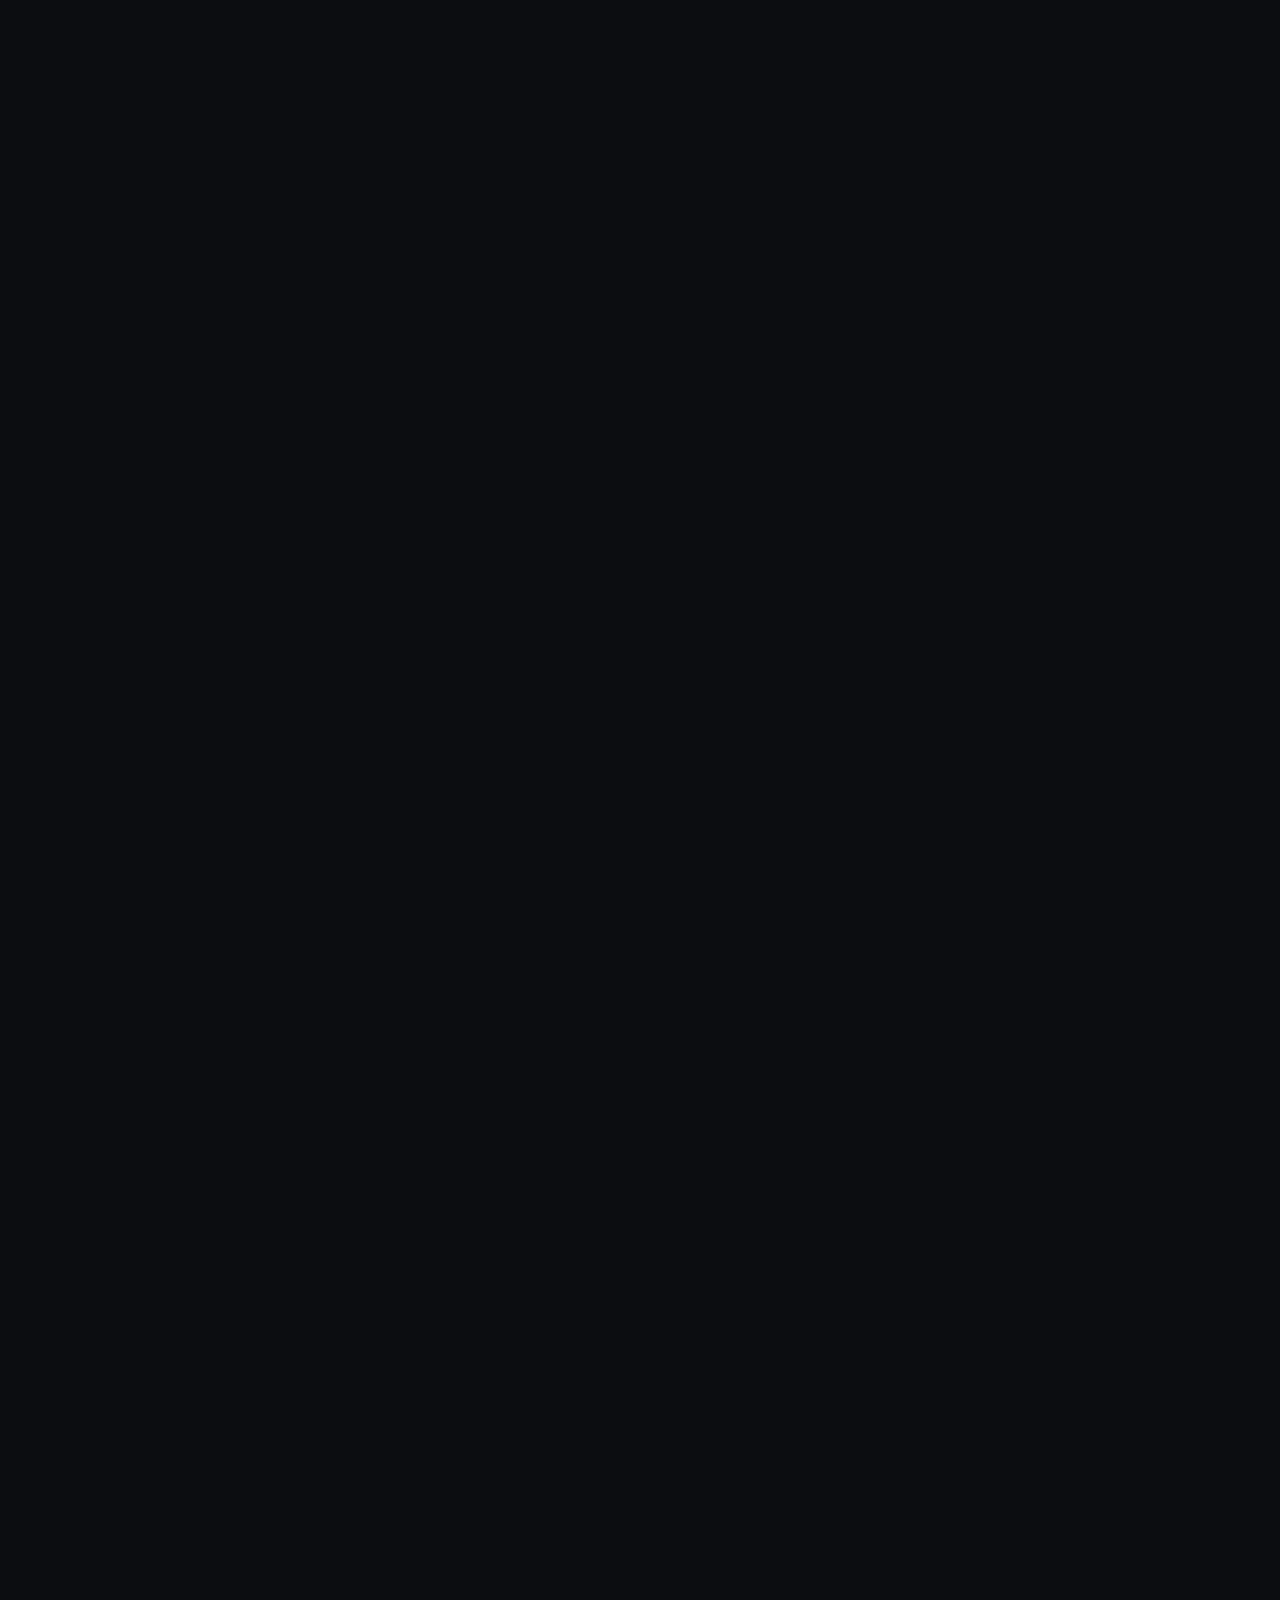
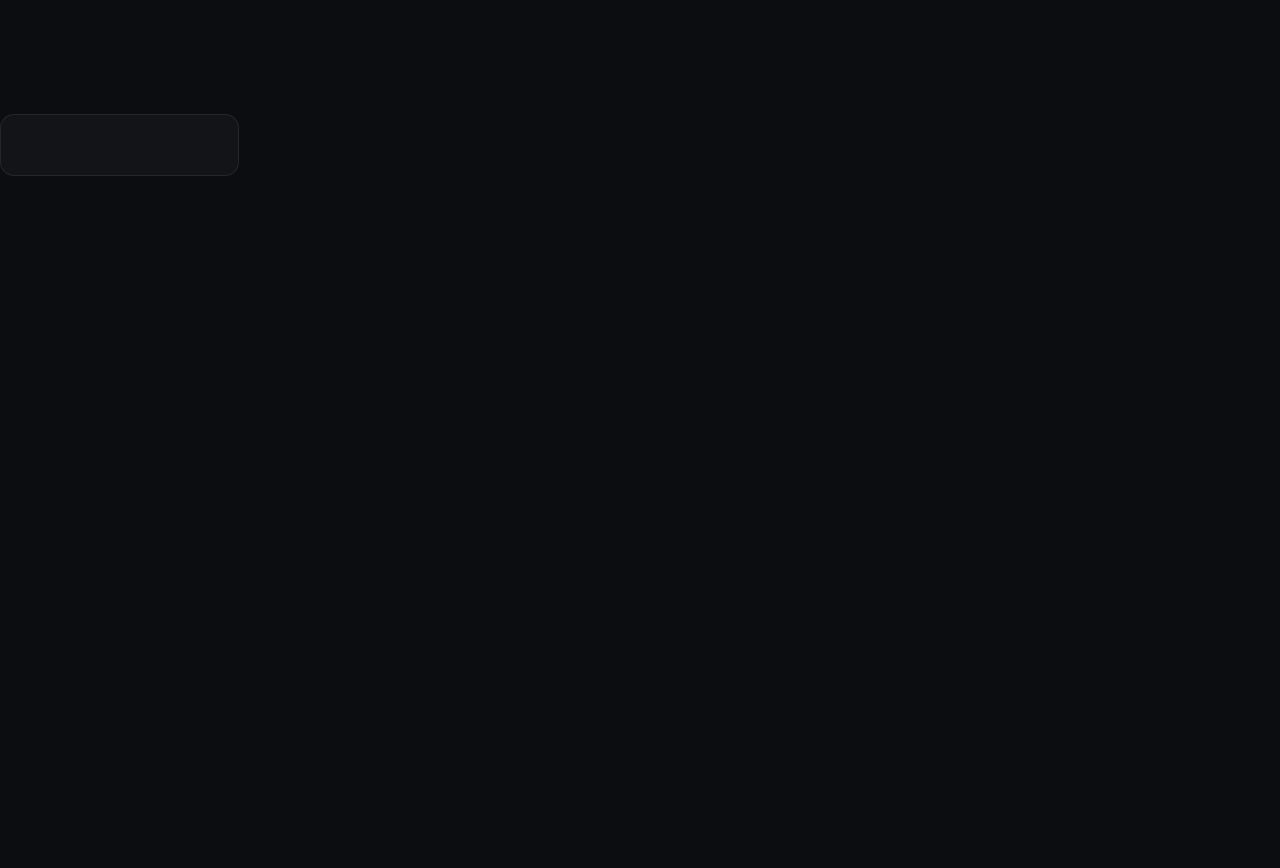
==== commit 3cfd7e52: "Postino lead form sends to Telegram bot (By Yasin)" ====
--- a/postino/index.html
+++ b/postino/index.html
@@ -8,6 +8,6 @@
 <section><div class="w g">
 <div class="card rv"><div class="ic"><svg class="i" viewBox="0 0 24 24"><rect x="5" y="11" width="14" height="10" rx="2"/><path d="M8 11V7a4 4 0 0 1 8 0v4"/></svg></div><h3>امنیت پیج شما اولویت ماست</h3><p>ما <b style="color:var(--c);font-weight:500">رمز پیج شما را نمی‌خواهیم.</b> محتوای آماده و تأییدشده را تحویل می‌گیرید و خودتان با یک کلیک منتشر می‌کنید؛ پیج همیشه کاملاً در اختیار خودتان می‌ماند.</p></div>
 <div class="card rv"><div class="ic"><svg class="i" viewBox="0 0 24 24"><rect x="3" y="5" width="18" height="14" rx="3"/><path d="m10 9 5 3-5 3z"/></svg></div><h3>نمونه‌کار: پیج «نبض فردا»</h3><p>پیجی که محتوایش با همین سیستم هوشمند ساخته می‌شود؛ یکی از ریل‌های اخیرش حدود ۱٬۲۰۰ بازدید گرفت.</p><p style="margin-top:10px"><a href="https://www.instagram.com/nabz_farda/" dir="ltr">@nabz_farda</a> · <a href="https://nabz-farda.vercel.app">nabz-farda.vercel.app</a></p></div></div></section>
-<section id="order"><div class="w"><div class="card rv" style="max-width:720px;margin:auto;padding:44px 32px"><span class="eyebrow">سفارش</span><h2>ثبت <b>درخواست</b></h2><p class="sub" style="margin-bottom:28px">فرم را پر کنید؛ ایمیل درخواست برای ما آماده می‌شود.</p>
-<form id="f"><div class="fr"><input name="name" placeholder="نام و نام خانوادگی" required><input name="biz" placeholder="نام کسب‌وکار" required></div><div class="fr"><input name="page" placeholder="آیدی پیج (مثلاً @mybrand)" required><input name="phone" placeholder="شماره تماس" required></div><textarea name="note" rows="3" placeholder="توضیحات (اختیاری)"></textarea><button class="btn" style="justify-self:start">ارسال درخواست <svg class="i" viewBox="0 0 24 24"><path d="M15 6l-6 6 6 6"/></svg></button></form>
-<p class="sub" style="margin-top:18px;font-size:.88rem">یا در تلگرام پیام دهید: <span class="ph">[آیدی تلگرام]</span></p></div></div></section><footer><div class="w"><span>© تجارت الکترونیک شایسته ایرانیان — قائم‌شهر، مازندران</span><span>تلفن: <span class="ph">[شماره تماس]</span> · ایمیل: <span class="ph">[ایمیل]</span> · تلگرام: <span class="ph">[آیدی تلگرام]</span></span></div></footer><script>const o=new IntersectionObserver(e=>e.forEach(x=>{if(x.isIntersecting){x.target.classList.add("in");o.unobserve(x.target)}}),{threshold:.12});document.querySelectorAll(".rv").forEach((el,i)=>{el.style.transitionDelay=(i%4)*90+"ms";o.observe(el)})</script><script>const TO="REPLACE_EMAIL@example.com";document.getElementById("f").onsubmit=e=>{e.preventDefault();const d=new FormData(e.target);let b="";for(const[k,v]of d)b+=k+": "+v+"\n";location.href="mailto:"+TO+"?subject="+encodeURIComponent("درخواست پستینو - "+d.get("biz"))+"&body="+encodeURIComponent(b)}</script></body></html>+<section id="order"><div class="w"><div class="card rv" style="max-width:720px;margin:auto;padding:44px 32px"><span class="eyebrow">سفارش</span><h2>ثبت <b>درخواست</b></h2><p class="sub" style="margin-bottom:28px">فرم را پر کنید؛ کارشناسان ما با شما تماس می‌گیرند. پرداخت پس از هماهنگی با کارشناس انجام می‌شود.</p>
+<form id="f"><div class="fr"><input name="name" placeholder="نام و نام خانوادگی" required><input name="biz" placeholder="نام کسب‌وکار" required></div><div class="fr"><input name="page" placeholder="آیدی پیج (مثلاً @mybrand)" required><input name="phone" type="tel" inputmode="tel" placeholder="شماره موبایل (۰۹...)" required></div><select name="time"><option value="">بهترین زمان تماس</option><option>صبح</option><option>ظهر</option><option>عصر</option></select><input name="website" tabindex="-1" autocomplete="off" style="position:absolute;left:-9999px" aria-hidden="true"><textarea name="note" rows="3" placeholder="توضیحات (اختیاری)"></textarea><button class="btn" style="justify-self:start">ارسال درخواست <svg class="i" viewBox="0 0 24 24"><path d="M15 6l-6 6 6 6"/></svg></button><p id="msg" style="margin:0"></p></form>
+<p class="sub" style="margin-top:18px;font-size:.88rem">یا در تلگرام پیام دهید: <span class="ph">[آیدی تلگرام]</span></p></div></div></section><footer><div class="w"><span>© تجارت الکترونیک شایسته ایرانیان — قائم‌شهر، مازندران</span><span>تلفن: <span class="ph">[شماره تماس]</span> · ایمیل: <span class="ph">[ایمیل]</span> · تلگرام: <span class="ph">[آیدی تلگرام]</span></span></div></footer><script>const o=new IntersectionObserver(e=>e.forEach(x=>{if(x.isIntersecting){x.target.classList.add("in");o.unobserve(x.target)}}),{threshold:.12});document.querySelectorAll(".rv").forEach((el,i)=>{el.style.transitionDelay=(i%4)*90+"ms";o.observe(el)})</script><script>const f=document.getElementById("f"),m=document.getElementById("msg");f.onsubmit=async e=>{e.preventDefault();const b=f.querySelector("button");b.disabled=true;m.textContent="در حال ارسال...";try{const r=await fetch("/api/postino-lead",{method:"POST",headers:{"Content-Type":"application/json"},body:JSON.stringify(Object.fromEntries(new FormData(f)))});const j=await r.json().catch(()=>({}));if(r.ok&&j.ok){f.reset();m.style.color="#D9B26F";m.textContent="درخواست شما ثبت شد. کارشناسان ما به‌زودی با شما تماس می‌گیرند."}else{m.style.color="#e88";m.textContent=j.error||"ارسال ناموفق بود؛ دوباره تلاش کنید."}}catch(_){m.style.color="#e88";m.textContent="خطا در اتصال؛ دوباره تلاش کنید."}b.disabled=false}</script></body></html>
--- a/style.css
+++ b/style.css
@@ -3,75 +3,80 @@
 @font-face{font-family:Vz;src:url(/fonts/Vazirmatn-Regular.ttf);font-weight:400;font-display:swap}
 @font-face{font-family:Vz;src:url(/fonts/Vazirmatn-Medium.ttf);font-weight:500;font-display:swap}
 @font-face{font-family:Vz;src:url(/fonts/Vazirmatn-Bold.ttf);font-weight:700;font-display:swap}
-:root{--n:#0E0B1F;--v:#6C47FF;--c:#22D3EE;--t:#EDEBFA;--m:#9d99bf;--line:rgba(255,255,255,.08)}
+:root{--n:#0B0D10;--v:#C8A96A;--c:#C8A96A;--t:#F5F1E8;--m:#8A8F98;--line:rgba(255,255,255,.08)}
 *{box-sizing:border-box;margin:0;padding:0}
 html{scroll-behavior:smooth}
 body{font-family:Vz,sans-serif;font-weight:300;background:var(--n);color:var(--t);line-height:2;letter-spacing:.1px;
-background-image:radial-gradient(900px 500px at 85% -10%,rgba(108,71,255,.22),transparent 60%),radial-gradient(700px 500px at 0% 40%,rgba(34,211,238,.07),transparent 60%),radial-gradient(800px 600px at 100% 90%,rgba(108,71,255,.10),transparent 60%);background-attachment:fixed}
+background-image:radial-gradient(900px 500px at 85% -10%,rgba(200,169,106,0.099),transparent 60%),radial-gradient(700px 500px at 0% 40%,rgba(200,169,106,0.056),transparent 60%),radial-gradient(800px 600px at 100% 90%,rgba(200,169,106,0.045),transparent 60%);background-attachment:fixed}
 a{color:var(--c);text-decoration:none;transition:.3s}
 .w{max-width:1140px;margin:auto;padding:0 24px}
 svg.i{width:22px;height:22px;stroke:currentColor;fill:none;stroke-width:1.5;stroke-linecap:round;stroke-linejoin:round}
-header{position:sticky;top:0;z-index:9;background:rgba(14,11,31,.72);backdrop-filter:blur(16px);border-bottom:1px solid var(--line)}
+header{position:sticky;top:0;z-index:9;background:rgba(11,13,16,.72);backdrop-filter:blur(16px);border-bottom:1px solid var(--line)}
 header .w{display:flex;align-items:center;justify-content:space-between;height:72px}
-.logo{display:flex;align-items:center;gap:12px;color:#fff;font-weight:500;font-size:.98rem}
-.mark{width:36px;height:36px;border-radius:10px;border:1px solid rgba(34,211,238,.45);display:grid;place-items:center;color:var(--c);font-weight:700;background:rgba(108,71,255,.15)}
+.logo{display:flex;align-items:center;gap:12px;color:#F5F1E8;font-weight:500;font-size:.98rem}
+.mark{width:36px;height:36px;border-radius:10px;border:1px solid rgba(200,169,106,0.360);display:grid;place-items:center;color:var(--c);font-weight:700;background:rgba(200,169,106,0.068)}
 .logo small{display:block;font-size:.68rem;color:var(--m);font-weight:300;letter-spacing:2px;line-height:1.2}
-nav{display:flex;align-items:center;gap:28px}nav a{color:var(--m);font-size:.9rem;font-weight:400}nav a:hover{color:#fff}
+nav{display:flex;align-items:center;gap:28px}nav a{color:var(--m);font-size:.9rem;font-weight:400}nav a:hover{color:#F5F1E8}
 @media(max-width:760px){nav a:not(.btn){display:none}.logo small{display:none}}
-.btn{display:inline-flex;align-items:center;gap:8px;background:linear-gradient(135deg,#7a58ff,#5a36f0);color:#fff;padding:12px 26px;border-radius:999px;font:inherit;font-weight:500;font-size:.92rem;border:0;cursor:pointer;box-shadow:0 10px 30px -10px rgba(108,71,255,.7);transition:.35s}
-.btn:hover{transform:translateY(-2px);box-shadow:0 16px 40px -12px rgba(108,71,255,.9);color:#fff}
-.btn.o{background:transparent;border:1px solid rgba(255,255,255,.22);box-shadow:none;color:#fff}.btn.o:hover{border-color:var(--c);color:var(--c)}
+.btn{display:inline-flex;align-items:center;gap:8px;background:linear-gradient(135deg,#D9BF85,#B08F52);color:#0B0D10;padding:12px 26px;border-radius:999px;font:inherit;font-weight:500;font-size:.92rem;border:0;cursor:pointer;box-shadow:0 10px 30px -10px rgba(200,169,106,0.315);transition:.35s}
+.btn:hover{transform:translateY(-2px);box-shadow:0 16px 40px -14px rgba(200,169,106,.5);color:#0B0D10}
+.btn.o{background:transparent;border:1px solid rgba(255,255,255,.22);box-shadow:none;color:#F5F1E8}.btn.o:hover{border-color:var(--c);color:var(--c)}
 .eyebrow{display:inline-flex;align-items:center;gap:10px;color:var(--c);font-size:.78rem;font-weight:500;letter-spacing:3px}
 .eyebrow:before{content:"";width:28px;height:1px;background:var(--c)}
 .hero{padding:130px 0 110px;position:relative;overflow:hidden}
-.hero:after{content:"";position:absolute;inset:auto 0 0;height:1px;background:linear-gradient(90deg,transparent,rgba(34,211,238,.4),rgba(108,71,255,.4),transparent)}
-h1{font-size:clamp(2.1rem,5.6vw,4rem);font-weight:200;line-height:1.45;color:#fff;margin:22px 0 0}
-h1 b{font-weight:700;background:linear-gradient(90deg,#fff,#c9bfff 50%,var(--c));-webkit-background-clip:text;color:transparent}
+.hero:after{content:"";position:absolute;inset:auto 0 0;height:1px;background:linear-gradient(90deg,transparent,rgba(200,169,106,0.320),rgba(200,169,106,0.180),transparent)}
+h1{font-size:clamp(2.1rem,5.6vw,4rem);font-weight:200;line-height:1.45;color:#F5F1E8;margin:22px 0 0}
+h1 b{font-weight:700;background:linear-gradient(90deg,#fff,#E8D9B5 50%,var(--c));-webkit-background-clip:text;color:transparent}
 .lead{color:var(--m);font-size:1.08rem;max-width:620px;margin:26px 0 40px;line-height:2.2}
 .cta{display:flex;gap:14px;flex-wrap:wrap}
-.orb{position:absolute;left:-120px;top:60px;width:460px;height:460px;border-radius:50%;border:1px solid rgba(108,71,255,.25);pointer-events:none}
-.orb:before{content:"";position:absolute;inset:60px;border-radius:50%;border:1px solid rgba(34,211,238,.18)}
-.orb:after{content:"";position:absolute;inset:150px;border-radius:50%;background:radial-gradient(circle,rgba(108,71,255,.45),transparent 70%);filter:blur(10px);animation:p 6s ease-in-out infinite}
+.orb{position:absolute;left:-120px;top:60px;width:460px;height:460px;border-radius:50%;border:1px solid rgba(200,169,106,0.113);pointer-events:none}
+.orb:before{content:"";position:absolute;inset:60px;border-radius:50%;border:1px solid rgba(200,169,106,0.144)}
+.orb:after{content:"";position:absolute;inset:150px;border-radius:50%;background:radial-gradient(circle,rgba(200,169,106,0.203),transparent 70%);filter:blur(10px);animation:p 6s ease-in-out infinite}
 @keyframes p{50%{transform:scale(1.15);opacity:.7}}
 @media(max-width:760px){.orb{left:-260px;top:-80px;opacity:.6}.hero{padding:90px 0 80px}}
 section{padding:110px 0}@media(max-width:760px){section{padding:76px 0}}
 .head{max-width:640px;margin-bottom:56px}
-h2{font-size:clamp(1.6rem,3.6vw,2.5rem);font-weight:300;color:#fff;line-height:1.6;margin-top:14px}h2 b{font-weight:700}
+h2{font-size:clamp(1.6rem,3.6vw,2.5rem);font-weight:300;color:#F5F1E8;line-height:1.6;margin-top:14px}h2 b{font-weight:700}
 .sub{color:var(--m);margin-top:12px}
 .g{display:grid;gap:22px;grid-template-columns:repeat(auto-fit,minmax(250px,1fr))}
 .card{position:relative;background:linear-gradient(180deg,rgba(255,255,255,.045),rgba(255,255,255,.015));border:1px solid var(--line);border-radius:22px;padding:32px;backdrop-filter:blur(8px);transition:.45s cubic-bezier(.2,.7,.2,1)}
-.card:hover{transform:translateY(-4px);border-color:rgba(108,71,255,.4);box-shadow:0 24px 60px -30px rgba(108,71,255,.6)}
-.card h3{color:#fff;font-size:1.12rem;font-weight:500;margin-bottom:8px}.card p{color:var(--m);font-size:.94rem;line-height:2.1}
-.ic{width:48px;height:48px;border-radius:14px;display:grid;place-items:center;color:var(--c);border:1px solid rgba(34,211,238,.25);background:rgba(34,211,238,.06);margin-bottom:22px}
-.prods{grid-template-columns:1fr}@media(min-width:900px){.prods{grid-template-columns:1.15fr 1fr 1fr}}
+.card:hover{transform:translateY(-4px);border-color:rgba(200,169,106,0.180);box-shadow:0 24px 60px -30px rgba(200,169,106,0.270)}
+.card h3{color:#F5F1E8;font-size:1.12rem;font-weight:500;margin-bottom:8px}.card p{color:var(--m);font-size:.94rem;line-height:2.1}
+.ic{width:48px;height:48px;border-radius:14px;display:grid;place-items:center;color:var(--c);border:1px solid rgba(200,169,106,0.200);background:rgba(200,169,106,0.048);margin-bottom:22px}
+.prods{grid-template-columns:1fr}@media(min-width:900px){.prods{grid-template-columns:1fr 1fr}}
 .prod{padding:0;overflow:hidden;display:flex;flex-direction:column}.prod .im{aspect-ratio:16/10;overflow:hidden;border-bottom:1px solid var(--line)}
 .prod img{width:100%;height:100%;object-fit:cover;object-position:top;transition:1s}.prod:hover img{transform:scale(1.04)}
 .prod .b{padding:30px;flex:1;display:flex;flex-direction:column}.prod .b p{flex:1}
 .tags{display:flex;flex-wrap:wrap;gap:8px;margin:18px 0}.tags i{font-style:normal;font-size:.74rem;border:1px solid var(--line);color:var(--m);padding:3px 12px;border-radius:99px}
 .more{display:inline-flex;align-items:center;gap:6px;font-size:.88rem;font-weight:500}
-.feat{background:linear-gradient(160deg,rgba(108,71,255,.35),rgba(108,71,255,.08) 55%,rgba(34,211,238,.08));border-color:rgba(108,71,255,.45);padding:40px;display:flex;flex-direction:column}
-.feat h3{font-size:1.6rem;font-weight:300}.feat h3 b{font-weight:700}.feat .pr{margin:auto 0 24px;padding-top:24px;border-top:1px solid var(--line);color:var(--m);font-size:.9rem}.feat .pr strong{color:#fff;font-size:1.7rem;font-weight:700;margin-left:6px}
-.badge{align-self:flex-start;font-size:.72rem;letter-spacing:2px;color:var(--c);border:1px solid rgba(34,211,238,.35);padding:3px 14px;border-radius:99px;margin-bottom:22px}
+.feat{background:linear-gradient(160deg,rgba(200,169,106,0.158),rgba(200,169,106,0.036) 55%,rgba(200,169,106,0.064));border-color:rgba(200,169,106,0.203);padding:40px;display:flex;flex-direction:column}
+.feat h3{font-size:1.6rem;font-weight:300}.feat h3 b{font-weight:700}.feat .pr{margin:auto 0 24px;padding-top:24px;border-top:1px solid var(--line);color:var(--m);font-size:.9rem}.feat .pr strong{color:#F5F1E8;font-size:1.7rem;font-weight:700;margin-left:6px}
+.badge{align-self:flex-start;font-size:.72rem;letter-spacing:2px;color:var(--c);border:1px solid rgba(200,169,106,0.280);padding:3px 14px;border-radius:99px;margin-bottom:22px}
 .team{grid-template-columns:repeat(auto-fit,minmax(200px,1fr))}
-.mem{text-align:center;padding:34px 24px}.mem img{width:84px;height:84px;border-radius:50%;object-fit:cover;padding:3px;background:linear-gradient(135deg,var(--v),var(--c));margin-bottom:18px}
-.role{color:var(--c);font-size:.85rem;font-weight:400}.gh{direction:ltr;display:inline-flex;gap:6px;align-items:center;font-size:.8rem;color:var(--m);margin-top:14px}.gh:hover{color:#fff}
-.lead-m{display:grid;grid-template-columns:auto 1fr;gap:34px;align-items:center;padding:40px;margin-bottom:22px;background:linear-gradient(120deg,rgba(108,71,255,.22),rgba(255,255,255,.02))}
-.lead-m img{width:132px;height:132px;border-radius:50%;padding:3px;background:linear-gradient(135deg,var(--v),var(--c))}
+.mem{text-align:center;padding:34px 24px}.mem img{background:#111418;width:84px;height:84px;border-radius:50%;object-fit:cover;padding:3px;background:linear-gradient(135deg,#C8A96A,#6b5a37);margin-bottom:18px}
+.role{color:var(--c);font-size:.85rem;font-weight:400}.gh{direction:ltr;display:inline-flex;gap:6px;align-items:center;font-size:.8rem;color:var(--m);margin-top:14px}.gh:hover{color:#F5F1E8}
+.lead-m{display:grid;grid-template-columns:auto 1fr;gap:34px;align-items:center;padding:40px;margin-bottom:22px;background:linear-gradient(120deg,rgba(200,169,106,0.099),rgba(255,255,255,.02))}
+.lead-m img{width:132px;height:132px;border-radius:50%;padding:3px;background:linear-gradient(135deg,#C8A96A,#6b5a37)}
 .lead-m h3{font-size:1.6rem;font-weight:300}.lead-m h3 b{font-weight:700}
 @media(max-width:640px){.lead-m{grid-template-columns:1fr;text-align:center;justify-items:center;padding:34px 24px}}
 footer{border-top:1px solid var(--line);padding:46px 0;color:var(--m);font-size:.86rem}footer .w{display:flex;flex-wrap:wrap;gap:14px 30px;justify-content:space-between}
-.ph{color:var(--c);border-bottom:1px dashed rgba(34,211,238,.5)}
+.ph{color:var(--c);border-bottom:1px dashed rgba(200,169,106,0.400)}
 .two{display:grid;gap:22px}@media(min-width:900px){.two{grid-template-columns:.9fr 1.1fr}}
-.price{text-align:center;padding:52px 36px;background:linear-gradient(165deg,rgba(108,71,255,.42),rgba(14,11,31,.4) 70%);border-color:rgba(108,71,255,.5);overflow:hidden}
+.price{text-align:center;padding:52px 36px;background:linear-gradient(165deg,rgba(200,169,106,0.189),rgba(11,13,16,.4) 70%);border-color:rgba(200,169,106,0.225);overflow:hidden}
 .price:before{content:"";position:absolute;top:0;left:15%;right:15%;height:1px;background:linear-gradient(90deg,transparent,var(--c),transparent)}
-.price .num{font-size:6rem;font-weight:200;color:#fff;line-height:1.1;margin:14px 0 0}.price .u{font-size:1.15rem;color:#fff;font-weight:400}.price .per{color:var(--m);font-size:.9rem}
+.price .num{font-size:6rem;font-weight:200;color:#F5F1E8;line-height:1.1;margin:14px 0 0}.price .u{font-size:1.15rem;color:#F5F1E8;font-weight:400}.price .per{color:var(--m);font-size:.9rem}
 .price ul{list-style:none;margin:30px 0;display:grid;gap:8px;color:var(--m);font-size:.88rem}
 .list{list-style:none}.list li{display:grid;grid-template-columns:28px 1fr;gap:10px;padding:16px 0;border-bottom:1px solid var(--line);font-size:.95rem;color:var(--m)}.list li:last-child{border:0}
-.list li b{color:#fff;font-weight:500;display:block}.list svg{color:var(--c);margin-top:5px}
-.steps{counter-reset:s}.steps .card:before{counter-increment:s;content:"0" counter(s);display:block;font-size:2.4rem;font-weight:200;color:transparent;-webkit-text-stroke:1px rgba(34,211,238,.6);margin-bottom:12px;line-height:1}
+.list li b{color:#F5F1E8;font-weight:500;display:block}.list svg{color:var(--c);margin-top:5px}
+.steps{counter-reset:s}.steps .card:before{counter-increment:s;content:"0" counter(s);display:block;font-size:2.4rem;font-weight:200;color:transparent;-webkit-text-stroke:1px rgba(200,169,106,0.480);margin-bottom:12px;line-height:1}
 form{display:grid;gap:14px}.fr{display:grid;gap:14px}@media(min-width:640px){.fr{grid-template-columns:1fr 1fr}}
-input,textarea{font:inherit;font-weight:300;background:rgba(255,255,255,.03);color:#fff;border:1px solid var(--line);border-radius:14px;padding:14px 18px;transition:.3s}
-input:focus,textarea:focus{outline:0;border-color:var(--v);background:rgba(108,71,255,.06)}
+input,textarea,select{font:inherit;font-weight:300;background:rgba(255,255,255,.03);color:#F5F1E8;border:1px solid var(--line);border-radius:14px;padding:14px 18px;transition:.3s}
+input:focus,textarea:focus,select:focus{outline:0;border-color:var(--v);background:rgba(200,169,106,0.027)}
 .rv{opacity:0;transform:translateY(26px);transition:opacity 1s,transform 1s cubic-bezier(.2,.7,.2,1)}.rv.in{opacity:1;transform:none}
 @media(prefers-reduced-motion:reduce){.rv{opacity:1;transform:none}*{transition:none!important;animation:none!important}}
 .two{align-items:start}.price{position:sticky;top:96px}@media(max-width:899px){.price{position:relative;top:0}}
+
+body{background-color:#0B0D10}.card{background:linear-gradient(180deg,rgba(245,241,232,.035),rgba(245,241,232,.01))}.btn{color:#0B0D10!important}.btn.o{color:#F5F1E8!important}.btn:hover{color:#0B0D10}
+.feat .pr strong{direction:ltr;display:inline-block}.feat .btn{align-self:flex-start}
+@media(min-width:900px){.prods{grid-template-columns:1fr 1fr}}
+select option{color:#111}
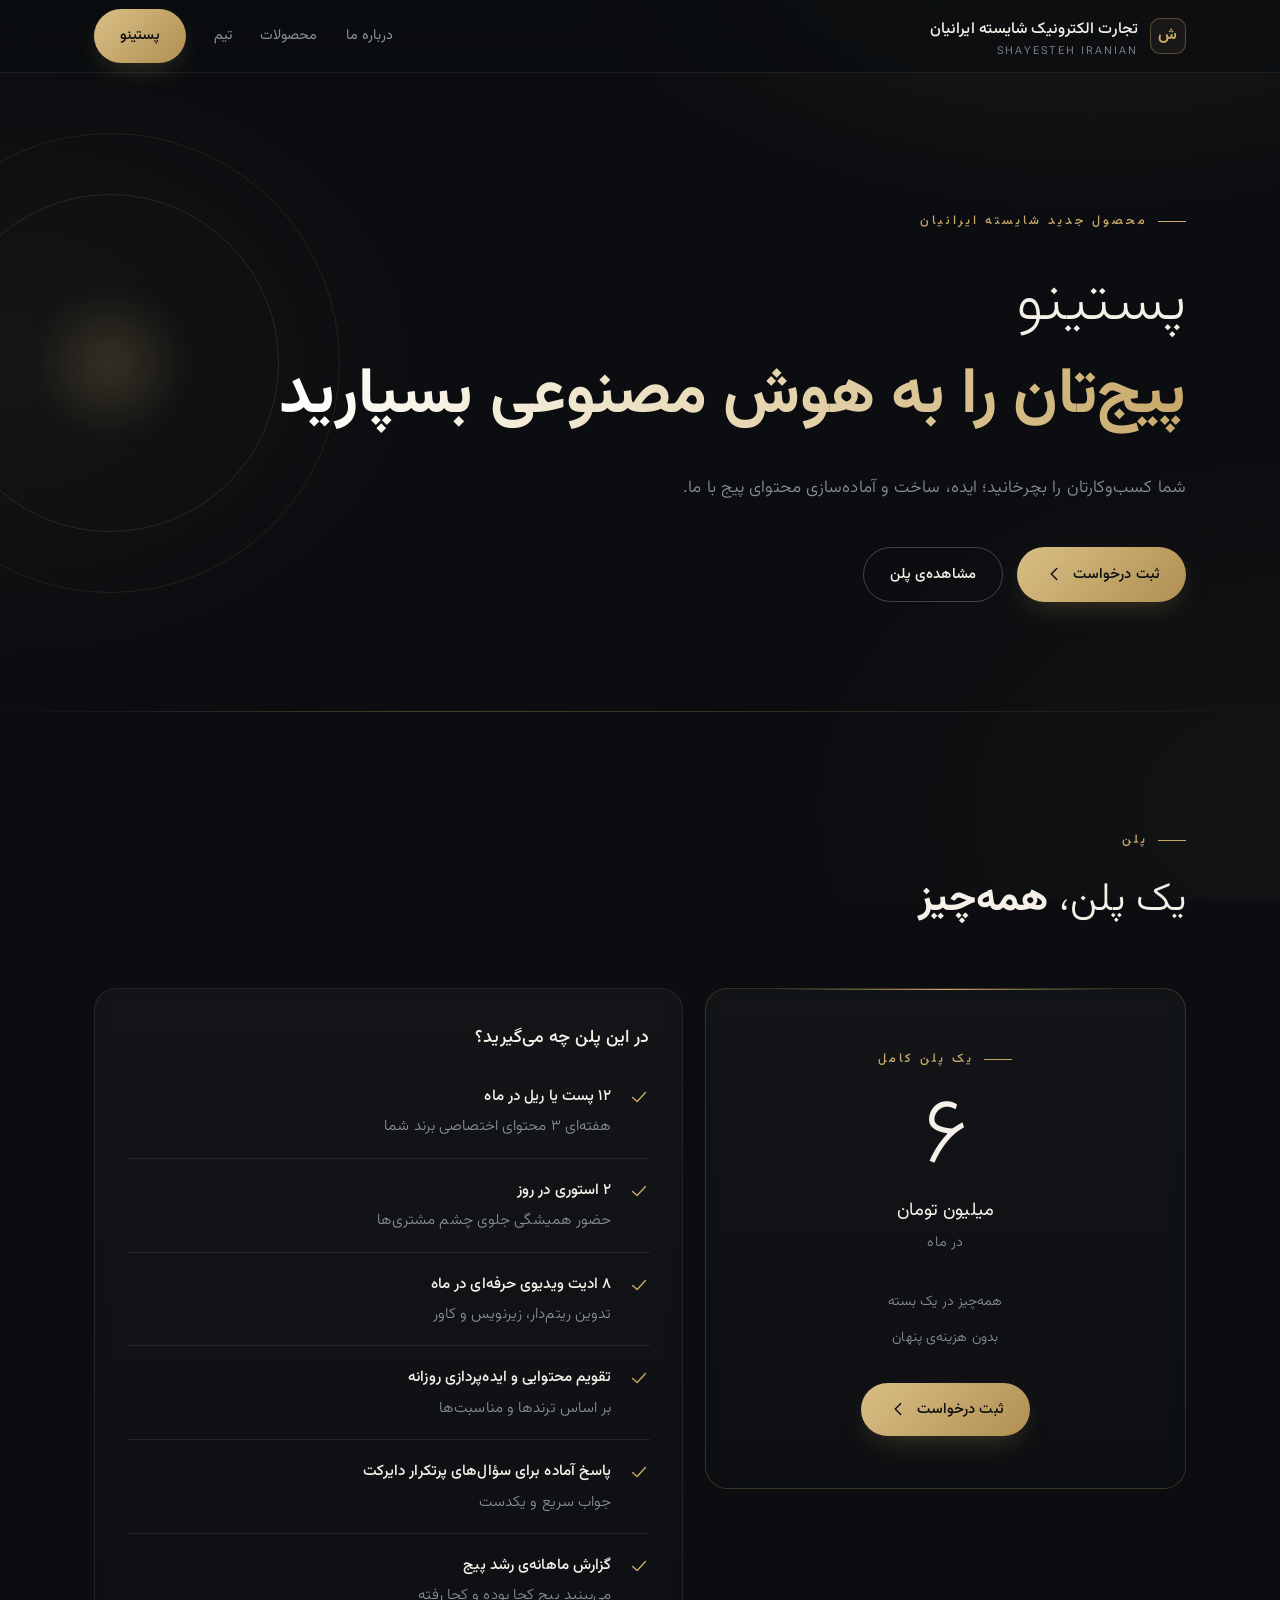
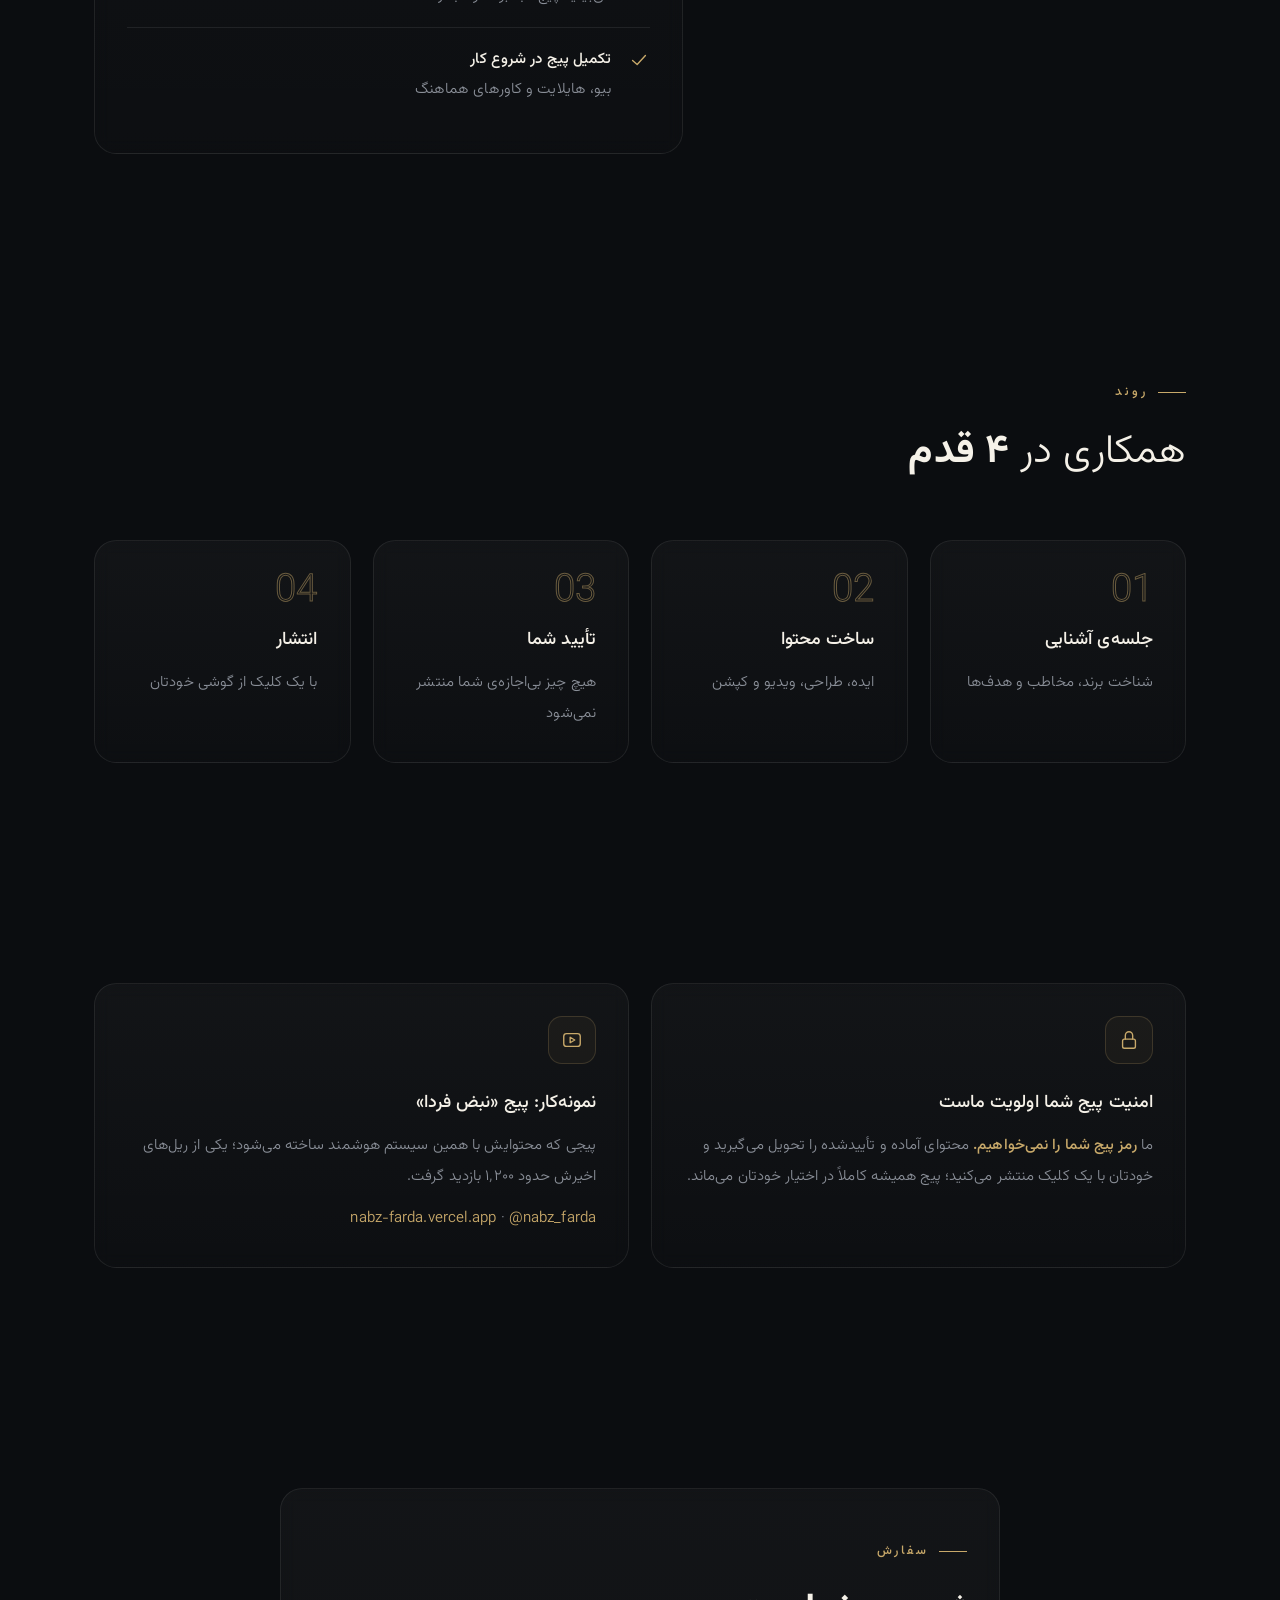
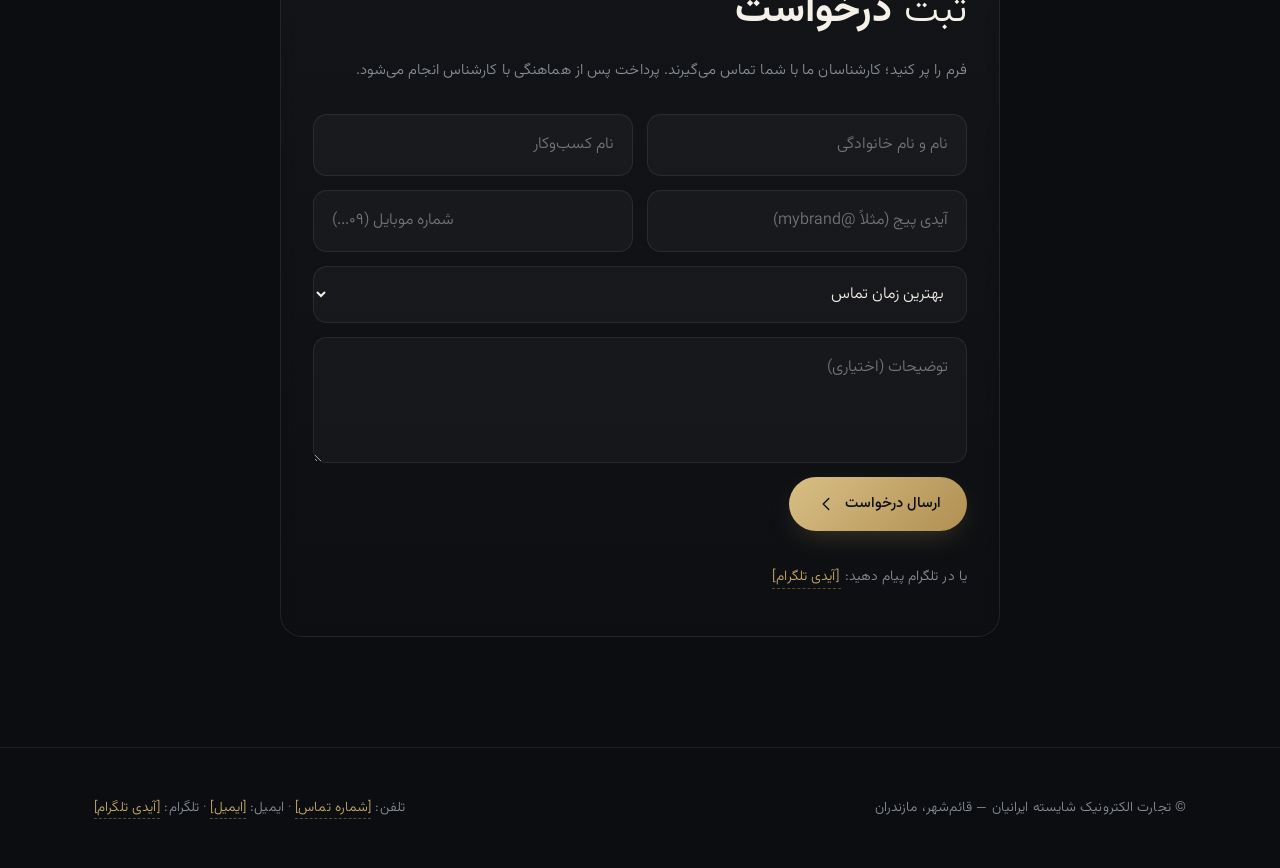
==== commit b104b36d: "Fix horizontal scroll on Postino page (By Yasin)" ====
--- a/postino/index.html
+++ b/postino/index.html
@@ -9,5 +9,5 @@
 <div class="card rv"><div class="ic"><svg class="i" viewBox="0 0 24 24"><rect x="5" y="11" width="14" height="10" rx="2"/><path d="M8 11V7a4 4 0 0 1 8 0v4"/></svg></div><h3>امنیت پیج شما اولویت ماست</h3><p>ما <b style="color:var(--c);font-weight:500">رمز پیج شما را نمی‌خواهیم.</b> محتوای آماده و تأییدشده را تحویل می‌گیرید و خودتان با یک کلیک منتشر می‌کنید؛ پیج همیشه کاملاً در اختیار خودتان می‌ماند.</p></div>
 <div class="card rv"><div class="ic"><svg class="i" viewBox="0 0 24 24"><rect x="3" y="5" width="18" height="14" rx="3"/><path d="m10 9 5 3-5 3z"/></svg></div><h3>نمونه‌کار: پیج «نبض فردا»</h3><p>پیجی که محتوایش با همین سیستم هوشمند ساخته می‌شود؛ یکی از ریل‌های اخیرش حدود ۱٬۲۰۰ بازدید گرفت.</p><p style="margin-top:10px"><a href="https://www.instagram.com/nabz_farda/" dir="ltr">@nabz_farda</a> · <a href="https://nabz-farda.vercel.app">nabz-farda.vercel.app</a></p></div></div></section>
 <section id="order"><div class="w"><div class="card rv" style="max-width:720px;margin:auto;padding:44px 32px"><span class="eyebrow">سفارش</span><h2>ثبت <b>درخواست</b></h2><p class="sub" style="margin-bottom:28px">فرم را پر کنید؛ کارشناسان ما با شما تماس می‌گیرند. پرداخت پس از هماهنگی با کارشناس انجام می‌شود.</p>
-<form id="f"><div class="fr"><input name="name" placeholder="نام و نام خانوادگی" required><input name="biz" placeholder="نام کسب‌وکار" required></div><div class="fr"><input name="page" placeholder="آیدی پیج (مثلاً @mybrand)" required><input name="phone" type="tel" inputmode="tel" placeholder="شماره موبایل (۰۹...)" required></div><select name="time"><option value="">بهترین زمان تماس</option><option>صبح</option><option>ظهر</option><option>عصر</option></select><input name="website" tabindex="-1" autocomplete="off" style="position:absolute;left:-9999px" aria-hidden="true"><textarea name="note" rows="3" placeholder="توضیحات (اختیاری)"></textarea><button class="btn" style="justify-self:start">ارسال درخواست <svg class="i" viewBox="0 0 24 24"><path d="M15 6l-6 6 6 6"/></svg></button><p id="msg" style="margin:0"></p></form>
+<form id="f"><div class="fr"><input name="name" placeholder="نام و نام خانوادگی" required><input name="biz" placeholder="نام کسب‌وکار" required></div><div class="fr"><input name="page" placeholder="آیدی پیج (مثلاً @mybrand)" required><input name="phone" type="tel" inputmode="tel" placeholder="شماره موبایل (۰۹...)" required></div><select name="time"><option value="">بهترین زمان تماس</option><option>صبح</option><option>ظهر</option><option>عصر</option></select><input name="website" tabindex="-1" autocomplete="off" style="display:none" aria-hidden="true"><textarea name="note" rows="3" placeholder="توضیحات (اختیاری)"></textarea><button class="btn" style="justify-self:start">ارسال درخواست <svg class="i" viewBox="0 0 24 24"><path d="M15 6l-6 6 6 6"/></svg></button><p id="msg" style="margin:0"></p></form>
 <p class="sub" style="margin-top:18px;font-size:.88rem">یا در تلگرام پیام دهید: <span class="ph">[آیدی تلگرام]</span></p></div></div></section><footer><div class="w"><span>© تجارت الکترونیک شایسته ایرانیان — قائم‌شهر، مازندران</span><span>تلفن: <span class="ph">[شماره تماس]</span> · ایمیل: <span class="ph">[ایمیل]</span> · تلگرام: <span class="ph">[آیدی تلگرام]</span></span></div></footer><script>const o=new IntersectionObserver(e=>e.forEach(x=>{if(x.isIntersecting){x.target.classList.add("in");o.unobserve(x.target)}}),{threshold:.12});document.querySelectorAll(".rv").forEach((el,i)=>{el.style.transitionDelay=(i%4)*90+"ms";o.observe(el)})</script><script>const f=document.getElementById("f"),m=document.getElementById("msg");f.onsubmit=async e=>{e.preventDefault();const b=f.querySelector("button");b.disabled=true;m.textContent="در حال ارسال...";try{const r=await fetch("/api/postino-lead",{method:"POST",headers:{"Content-Type":"application/json"},body:JSON.stringify(Object.fromEntries(new FormData(f)))});const j=await r.json().catch(()=>({}));if(r.ok&&j.ok){f.reset();m.style.color="#D9B26F";m.textContent="درخواست شما ثبت شد. کارشناسان ما به‌زودی با شما تماس می‌گیرند."}else{m.style.color="#e88";m.textContent=j.error||"ارسال ناموفق بود؛ دوباره تلاش کنید."}}catch(_){m.style.color="#e88";m.textContent="خطا در اتصال؛ دوباره تلاش کنید."}b.disabled=false}</script></body></html>
--- a/style.css
+++ b/style.css
@@ -80,3 +80,4 @@
 .feat .pr strong{direction:ltr;display:inline-block}.feat .btn{align-self:flex-start}
 @media(min-width:900px){.prods{grid-template-columns:1fr 1fr}}
 select option{color:#111}
+html,body{overflow-x:clip}
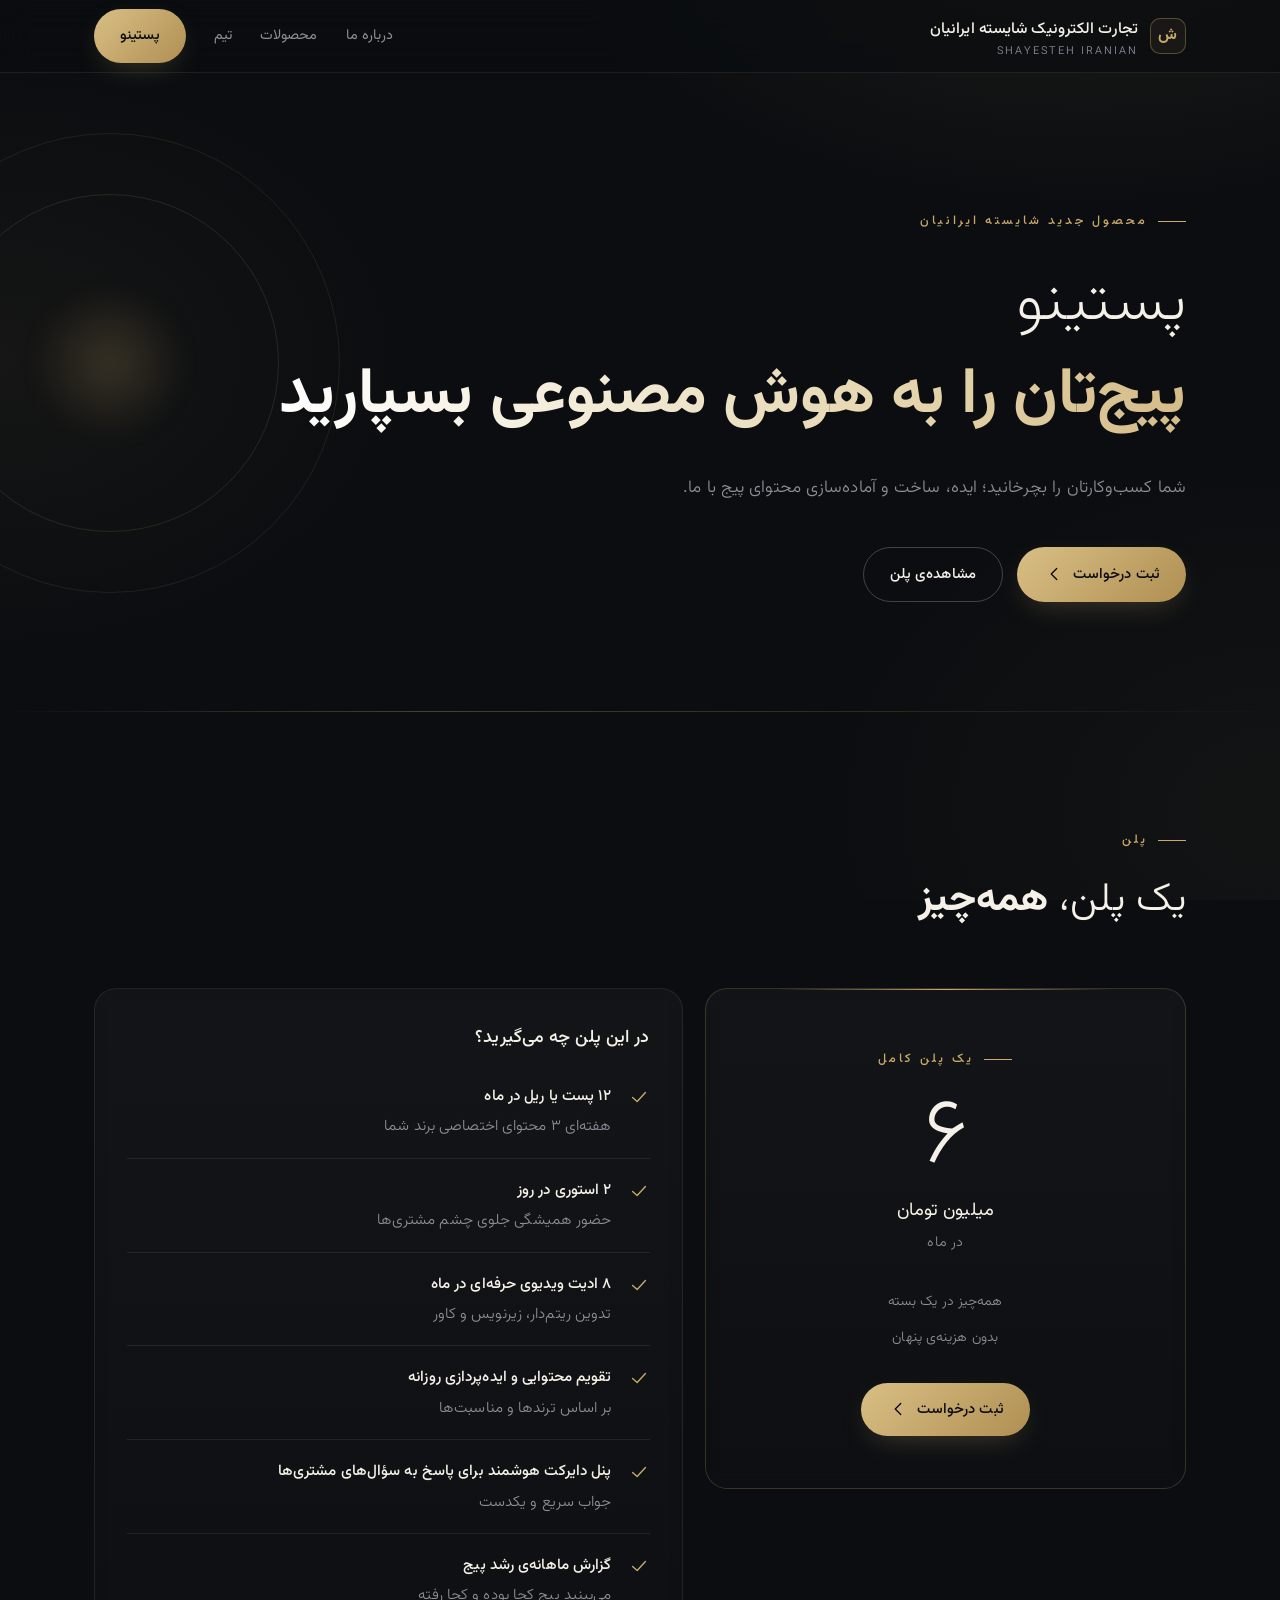
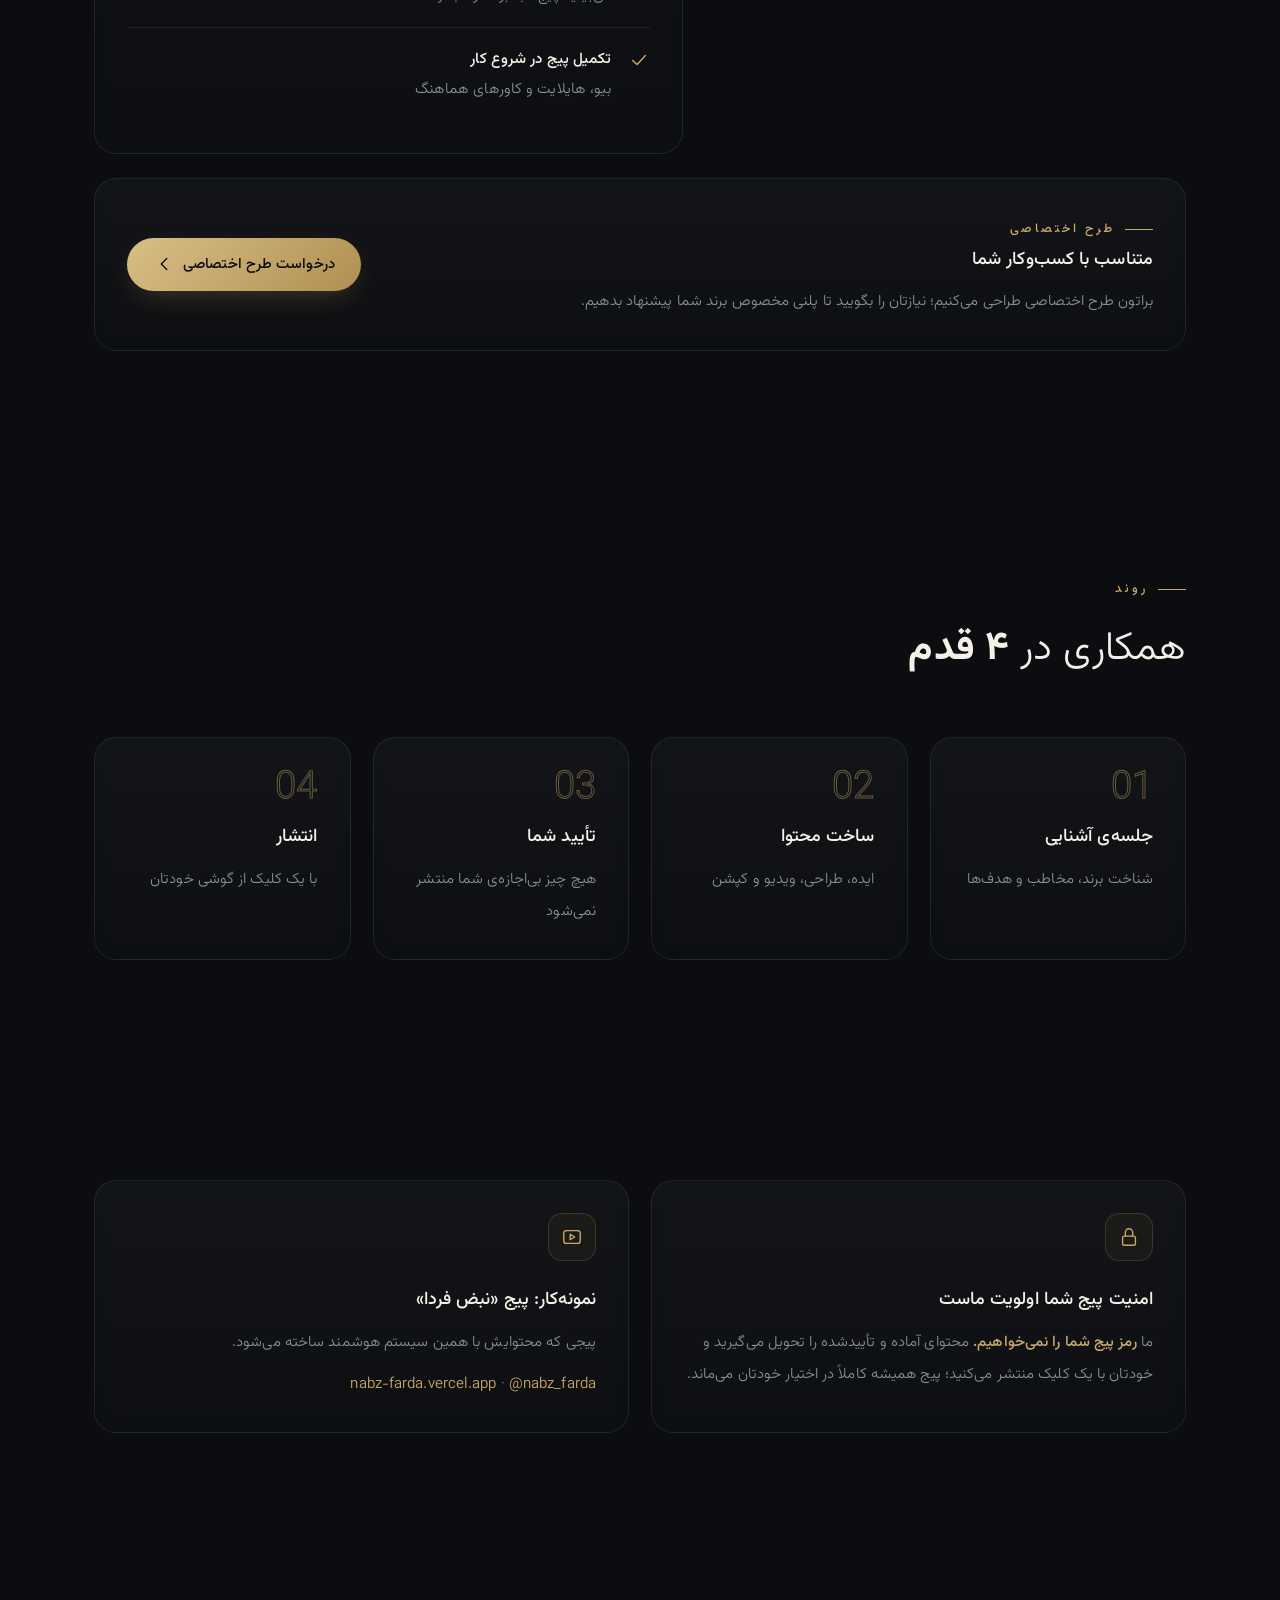
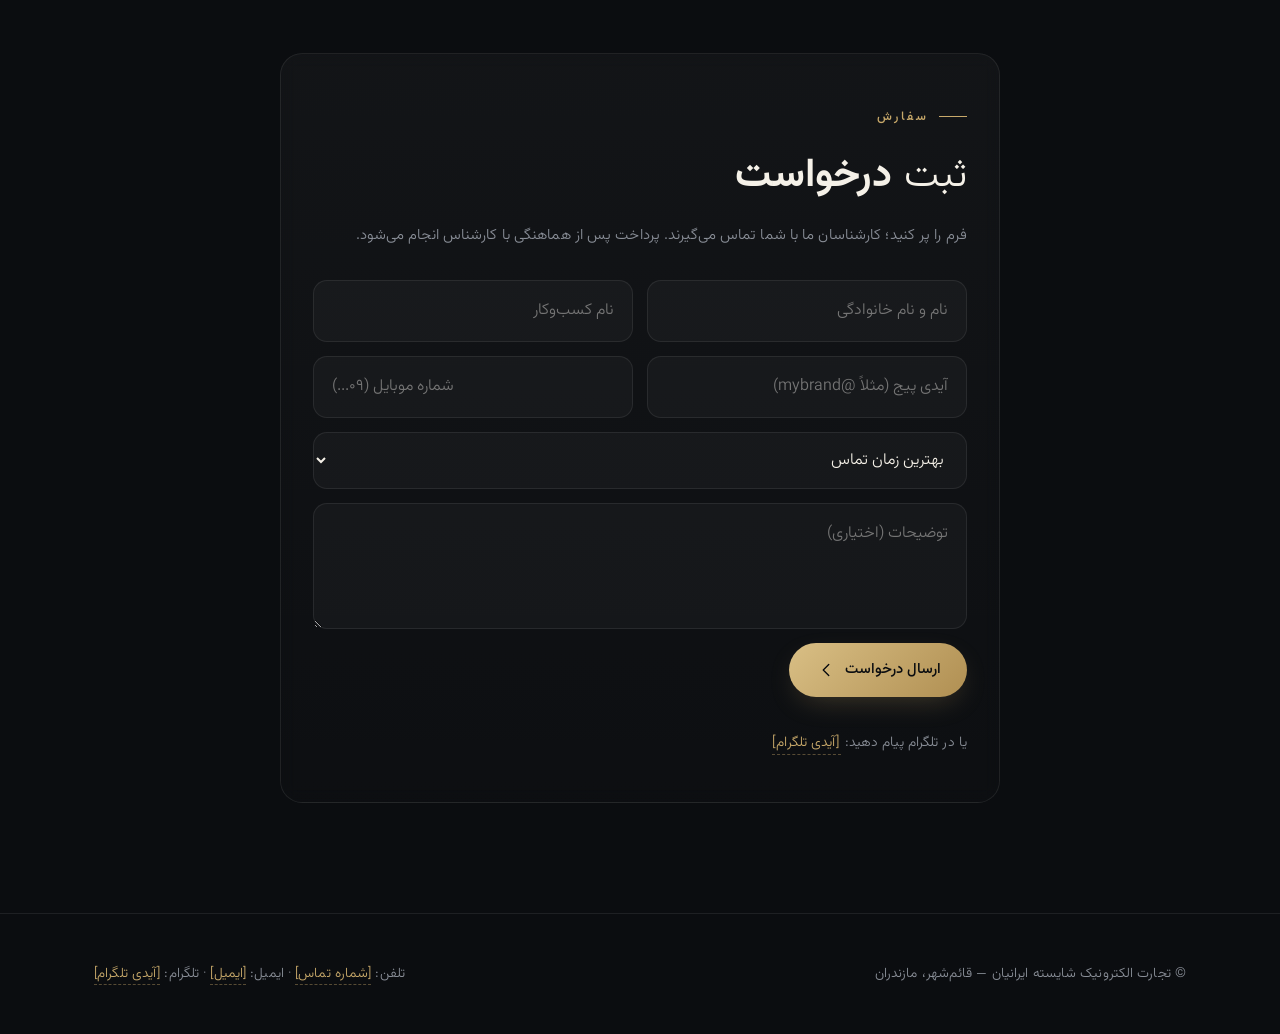
==== commit 091c8637: "Postino: custom plan card, smart DM panel wording, remove view count (By Yasin)" ====
--- a/postino/index.html
+++ b/postino/index.html
@@ -2,12 +2,12 @@
 <p class="lead">شما کسب‌وکارتان را بچرخانید؛ ایده، ساخت و آماده‌سازی محتوای پیج با ما.</p><div class="cta"><a class="btn" href="#order">ثبت درخواست <svg class="i" viewBox="0 0 24 24"><path d="M15 6l-6 6 6 6"/></svg></a><a class="btn o" href="#plan">مشاهده‌ی پلن</a></div></div></div>
 <section id="plan"><div class="w"><div class="head rv"><span class="eyebrow">پلن</span><h2>یک پلن، <b>همه‌چیز</b></h2></div><div class="two">
 <div class="card price rv"><span class="eyebrow">یک پلن کامل</span><div class="num">۶</div><div class="u">میلیون تومان</div><div class="per">در ماه</div><ul><li>همه‌چیز در یک بسته</li><li>بدون هزینه‌ی پنهان</li></ul><a class="btn" href="#order">ثبت درخواست <svg class="i" viewBox="0 0 24 24"><path d="M15 6l-6 6 6 6"/></svg></a></div>
-<div class="card rv"><h3>در این پلن چه می‌گیرید؟</h3><ul class="list"><li><svg class="i" viewBox="0 0 24 24"><path d="M5 12.5 10 17 19 7"/></svg><span><b>۱۲ پست یا ریل در ماه</b>هفته‌ای ۳ محتوای اختصاصی برند شما</span></li><li><svg class="i" viewBox="0 0 24 24"><path d="M5 12.5 10 17 19 7"/></svg><span><b>۲ استوری در روز</b>حضور همیشگی جلوی چشم مشتری‌ها</span></li><li><svg class="i" viewBox="0 0 24 24"><path d="M5 12.5 10 17 19 7"/></svg><span><b>۸ ادیت ویدیوی حرفه‌ای در ماه</b>تدوین ریتم‌دار، زیرنویس و کاور</span></li><li><svg class="i" viewBox="0 0 24 24"><path d="M5 12.5 10 17 19 7"/></svg><span><b>تقویم محتوایی و ایده‌پردازی روزانه</b>بر اساس ترندها و مناسبت‌ها</span></li><li><svg class="i" viewBox="0 0 24 24"><path d="M5 12.5 10 17 19 7"/></svg><span><b>پاسخ آماده برای سؤال‌های پرتکرار دایرکت</b>جواب سریع و یکدست</span></li><li><svg class="i" viewBox="0 0 24 24"><path d="M5 12.5 10 17 19 7"/></svg><span><b>گزارش ماهانه‌ی رشد پیج</b>می‌بینید پیج کجا بوده و کجا رفته</span></li><li><svg class="i" viewBox="0 0 24 24"><path d="M5 12.5 10 17 19 7"/></svg><span><b>تکمیل پیج در شروع کار</b>بیو، هایلایت و کاورهای هماهنگ</span></li></ul></div></div></div></section>
+<div class="card rv"><h3>در این پلن چه می‌گیرید؟</h3><ul class="list"><li><svg class="i" viewBox="0 0 24 24"><path d="M5 12.5 10 17 19 7"/></svg><span><b>۱۲ پست یا ریل در ماه</b>هفته‌ای ۳ محتوای اختصاصی برند شما</span></li><li><svg class="i" viewBox="0 0 24 24"><path d="M5 12.5 10 17 19 7"/></svg><span><b>۲ استوری در روز</b>حضور همیشگی جلوی چشم مشتری‌ها</span></li><li><svg class="i" viewBox="0 0 24 24"><path d="M5 12.5 10 17 19 7"/></svg><span><b>۸ ادیت ویدیوی حرفه‌ای در ماه</b>تدوین ریتم‌دار، زیرنویس و کاور</span></li><li><svg class="i" viewBox="0 0 24 24"><path d="M5 12.5 10 17 19 7"/></svg><span><b>تقویم محتوایی و ایده‌پردازی روزانه</b>بر اساس ترندها و مناسبت‌ها</span></li><li><svg class="i" viewBox="0 0 24 24"><path d="M5 12.5 10 17 19 7"/></svg><span><b>پنل دایرکت هوشمند برای پاسخ به سؤال‌های مشتری‌ها</b>جواب سریع و یکدست</span></li><li><svg class="i" viewBox="0 0 24 24"><path d="M5 12.5 10 17 19 7"/></svg><span><b>گزارش ماهانه‌ی رشد پیج</b>می‌بینید پیج کجا بوده و کجا رفته</span></li><li><svg class="i" viewBox="0 0 24 24"><path d="M5 12.5 10 17 19 7"/></svg><span><b>تکمیل پیج در شروع کار</b>بیو، هایلایت و کاورهای هماهنگ</span></li></ul></div></div><div class="card rv" style="margin-top:24px;display:flex;flex-wrap:wrap;align-items:center;justify-content:space-between;gap:20px"><div><span class="eyebrow">طرح اختصاصی</span><h3>متناسب با کسب‌وکار شما</h3><p>براتون طرح اختصاصی طراحی می‌کنیم؛ نیازتان را بگویید تا پلنی مخصوص برند شما پیشنهاد بدهیم.</p></div><a class="btn" href="#order">درخواست طرح اختصاصی <svg class="i" viewBox="0 0 24 24"><path d="M15 6l-6 6 6 6"/></svg></a></div></div></section>
 <section><div class="w"><div class="head rv"><span class="eyebrow">روند</span><h2>همکاری در <b>۴ قدم</b></h2></div><div class="g steps">
 <div class="card rv"><h3>جلسه‌ی آشنایی</h3><p>شناخت برند، مخاطب و هدف‌ها</p></div><div class="card rv"><h3>ساخت محتوا</h3><p>ایده، طراحی، ویدیو و کپشن</p></div><div class="card rv"><h3>تأیید شما</h3><p>هیچ چیز بی‌اجازه‌ی شما منتشر نمی‌شود</p></div><div class="card rv"><h3>انتشار</h3><p>با یک کلیک از گوشی خودتان</p></div></div></div></section>
 <section><div class="w g">
 <div class="card rv"><div class="ic"><svg class="i" viewBox="0 0 24 24"><rect x="5" y="11" width="14" height="10" rx="2"/><path d="M8 11V7a4 4 0 0 1 8 0v4"/></svg></div><h3>امنیت پیج شما اولویت ماست</h3><p>ما <b style="color:var(--c);font-weight:500">رمز پیج شما را نمی‌خواهیم.</b> محتوای آماده و تأییدشده را تحویل می‌گیرید و خودتان با یک کلیک منتشر می‌کنید؛ پیج همیشه کاملاً در اختیار خودتان می‌ماند.</p></div>
-<div class="card rv"><div class="ic"><svg class="i" viewBox="0 0 24 24"><rect x="3" y="5" width="18" height="14" rx="3"/><path d="m10 9 5 3-5 3z"/></svg></div><h3>نمونه‌کار: پیج «نبض فردا»</h3><p>پیجی که محتوایش با همین سیستم هوشمند ساخته می‌شود؛ یکی از ریل‌های اخیرش حدود ۱٬۲۰۰ بازدید گرفت.</p><p style="margin-top:10px"><a href="https://www.instagram.com/nabz_farda/" dir="ltr">@nabz_farda</a> · <a href="https://nabz-farda.vercel.app">nabz-farda.vercel.app</a></p></div></div></section>
+<div class="card rv"><div class="ic"><svg class="i" viewBox="0 0 24 24"><rect x="3" y="5" width="18" height="14" rx="3"/><path d="m10 9 5 3-5 3z"/></svg></div><h3>نمونه‌کار: پیج «نبض فردا»</h3><p>پیجی که محتوایش با همین سیستم هوشمند ساخته می‌شود.</p><p style="margin-top:10px"><a href="https://www.instagram.com/nabz_farda/" dir="ltr">@nabz_farda</a> · <a href="https://nabz-farda.vercel.app">nabz-farda.vercel.app</a></p></div></div></section>
 <section id="order"><div class="w"><div class="card rv" style="max-width:720px;margin:auto;padding:44px 32px"><span class="eyebrow">سفارش</span><h2>ثبت <b>درخواست</b></h2><p class="sub" style="margin-bottom:28px">فرم را پر کنید؛ کارشناسان ما با شما تماس می‌گیرند. پرداخت پس از هماهنگی با کارشناس انجام می‌شود.</p>
 <form id="f"><div class="fr"><input name="name" placeholder="نام و نام خانوادگی" required><input name="biz" placeholder="نام کسب‌وکار" required></div><div class="fr"><input name="page" placeholder="آیدی پیج (مثلاً @mybrand)" required><input name="phone" type="tel" inputmode="tel" placeholder="شماره موبایل (۰۹...)" required></div><select name="time"><option value="">بهترین زمان تماس</option><option>صبح</option><option>ظهر</option><option>عصر</option></select><input name="website" tabindex="-1" autocomplete="off" style="display:none" aria-hidden="true"><textarea name="note" rows="3" placeholder="توضیحات (اختیاری)"></textarea><button class="btn" style="justify-self:start">ارسال درخواست <svg class="i" viewBox="0 0 24 24"><path d="M15 6l-6 6 6 6"/></svg></button><p id="msg" style="margin:0"></p></form>
 <p class="sub" style="margin-top:18px;font-size:.88rem">یا در تلگرام پیام دهید: <span class="ph">[آیدی تلگرام]</span></p></div></div></section><footer><div class="w"><span>© تجارت الکترونیک شایسته ایرانیان — قائم‌شهر، مازندران</span><span>تلفن: <span class="ph">[شماره تماس]</span> · ایمیل: <span class="ph">[ایمیل]</span> · تلگرام: <span class="ph">[آیدی تلگرام]</span></span></div></footer><script>const o=new IntersectionObserver(e=>e.forEach(x=>{if(x.isIntersecting){x.target.classList.add("in");o.unobserve(x.target)}}),{threshold:.12});document.querySelectorAll(".rv").forEach((el,i)=>{el.style.transitionDelay=(i%4)*90+"ms";o.observe(el)})</script><script>const f=document.getElementById("f"),m=document.getElementById("msg");f.onsubmit=async e=>{e.preventDefault();const b=f.querySelector("button");b.disabled=true;m.textContent="در حال ارسال...";try{const r=await fetch("/api/postino-lead",{method:"POST",headers:{"Content-Type":"application/json"},body:JSON.stringify(Object.fromEntries(new FormData(f)))});const j=await r.json().catch(()=>({}));if(r.ok&&j.ok){f.reset();m.style.color="#D9B26F";m.textContent="درخواست شما ثبت شد. کارشناسان ما به‌زودی با شما تماس می‌گیرند."}else{m.style.color="#e88";m.textContent=j.error||"ارسال ناموفق بود؛ دوباره تلاش کنید."}}catch(_){m.style.color="#e88";m.textContent="خطا در اتصال؛ دوباره تلاش کنید."}b.disabled=false}</script></body></html>
--- a/style.css
+++ b/style.css
@@ -81,3 +81,16 @@
 @media(min-width:900px){.prods{grid-template-columns:1fr 1fr}}
 select option{color:#111}
 html,body{overflow-x:clip}
+
+/* animation layer (js/home.js) */
+.prog{position:fixed;top:0;left:0;right:0;height:2px;z-index:50;transform:scaleX(0);transform-origin:100% 50%;background:linear-gradient(90deg,#B08F52,#F5F1E8,#C8A96A);pointer-events:none}
+.hero h1 .ln{display:block;overflow:hidden;padding-bottom:.08em}.hero h1 .ln>span{display:inline-block}
+.card:after{content:"";position:absolute;inset:0;border-radius:inherit;pointer-events:none;opacity:0;transition:opacity .5s;background:radial-gradient(380px circle at var(--mx,50%) var(--my,0),rgba(200,169,106,.12),transparent 60%)}
+.card:hover:after{opacity:1}
+.btn{position:relative;overflow:hidden}
+.btn:after{content:"";position:absolute;top:0;bottom:0;width:40%;left:-60%;background:linear-gradient(100deg,transparent,rgba(255,255,255,.45),transparent);transform:skewX(-20deg);transition:left .7s ease}
+.btn:hover:after{left:120%}
+.btn.o:after{background:linear-gradient(100deg,transparent,rgba(200,169,106,.25),transparent)}
+.hero h1 b{background:linear-gradient(90deg,#fff,#E8D9B5 25%,var(--c) 50%,#E8D9B5 75%,#fff);background-size:250% 100%;-webkit-background-clip:text;background-clip:text;color:transparent;animation:shine 7s ease-in-out infinite}
+@keyframes shine{0%,100%{background-position:0 0}50%{background-position:100% 0}}
+@media(prefers-reduced-motion:reduce){.hero h1 b{animation:none}.btn:after{display:none}}
